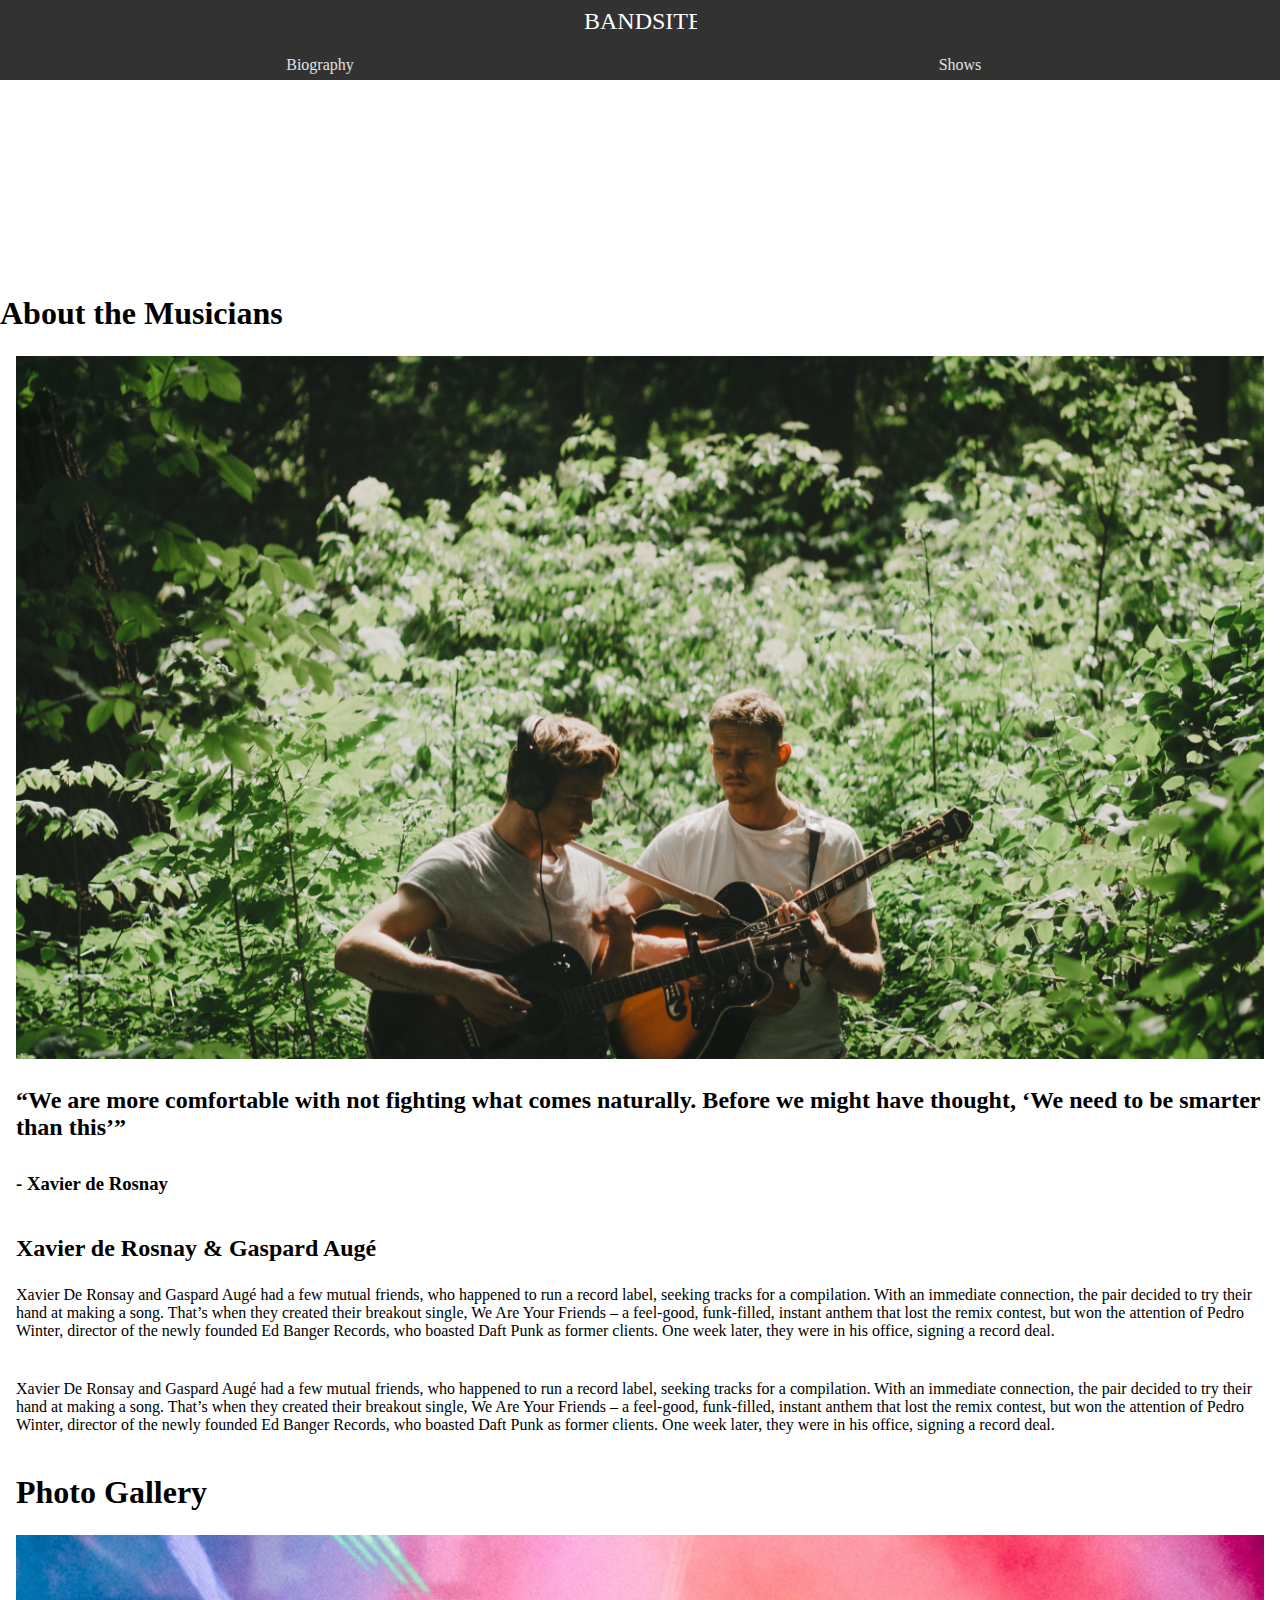
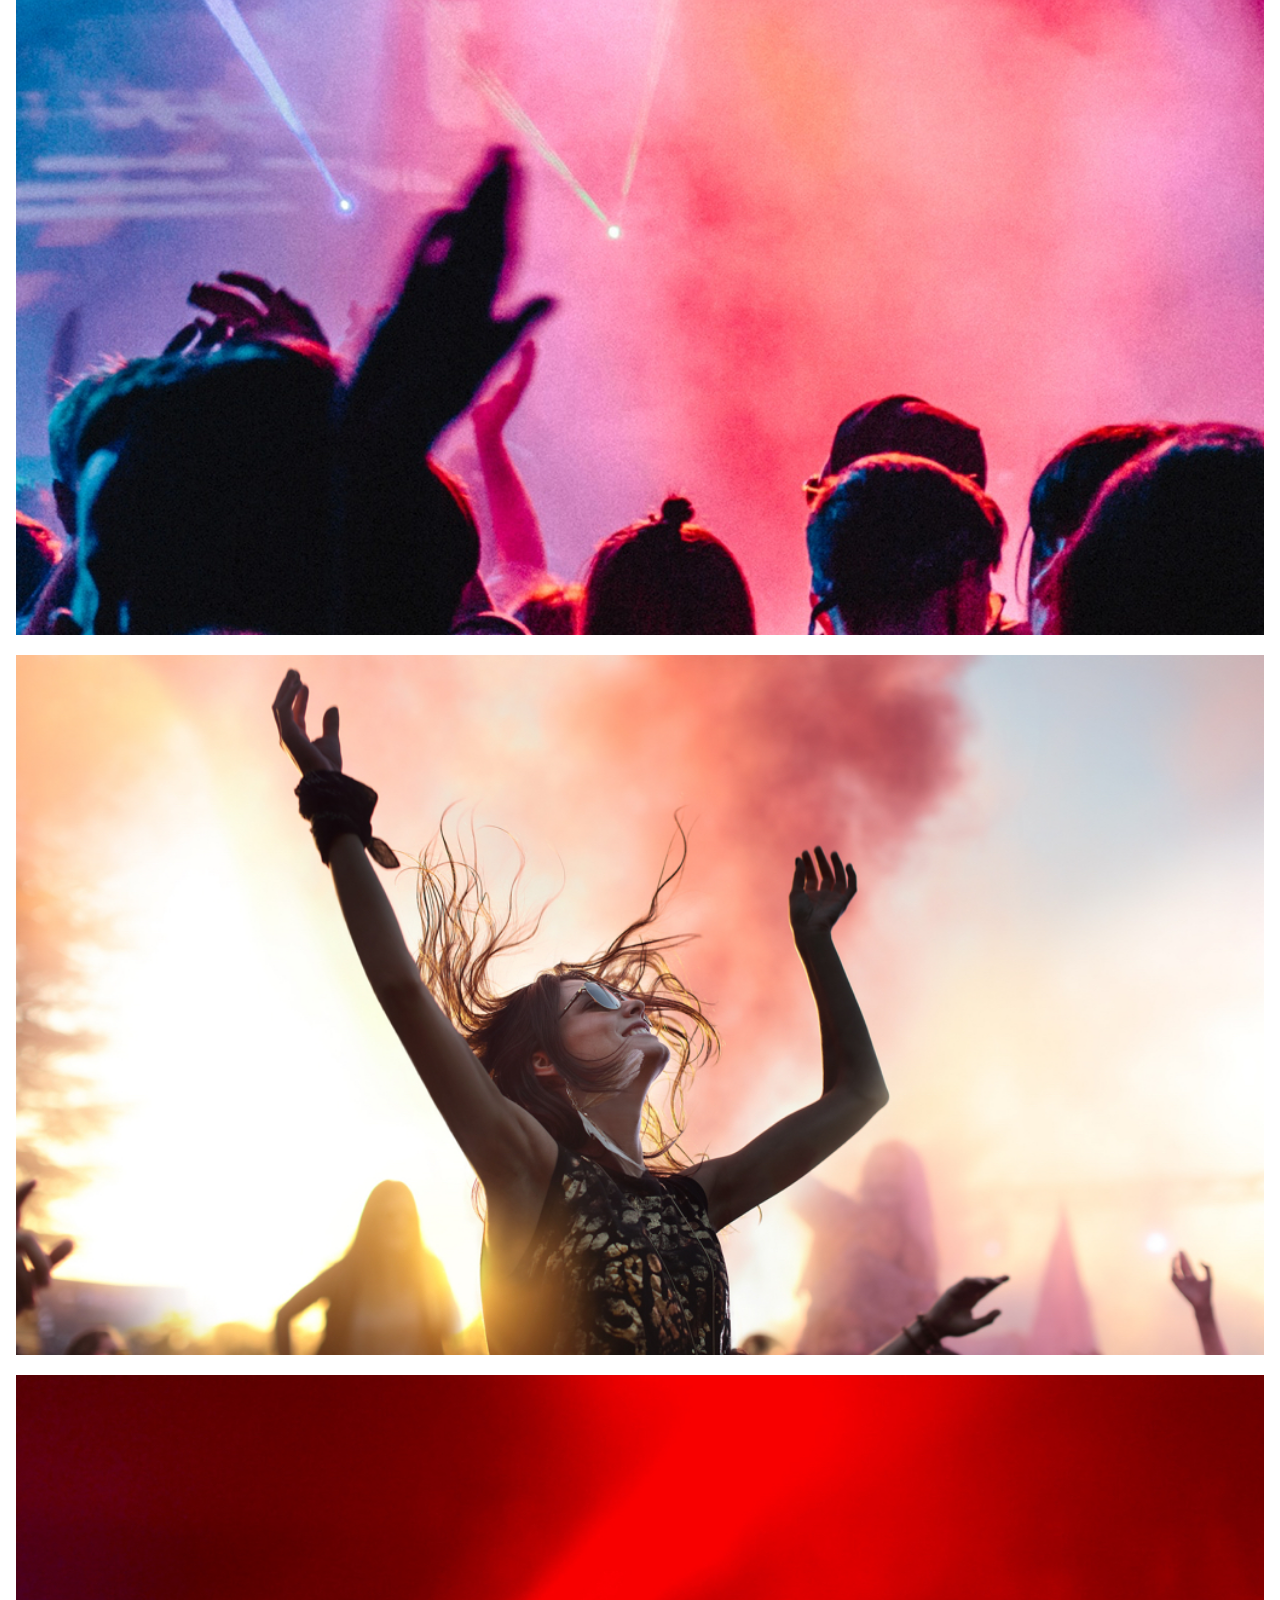
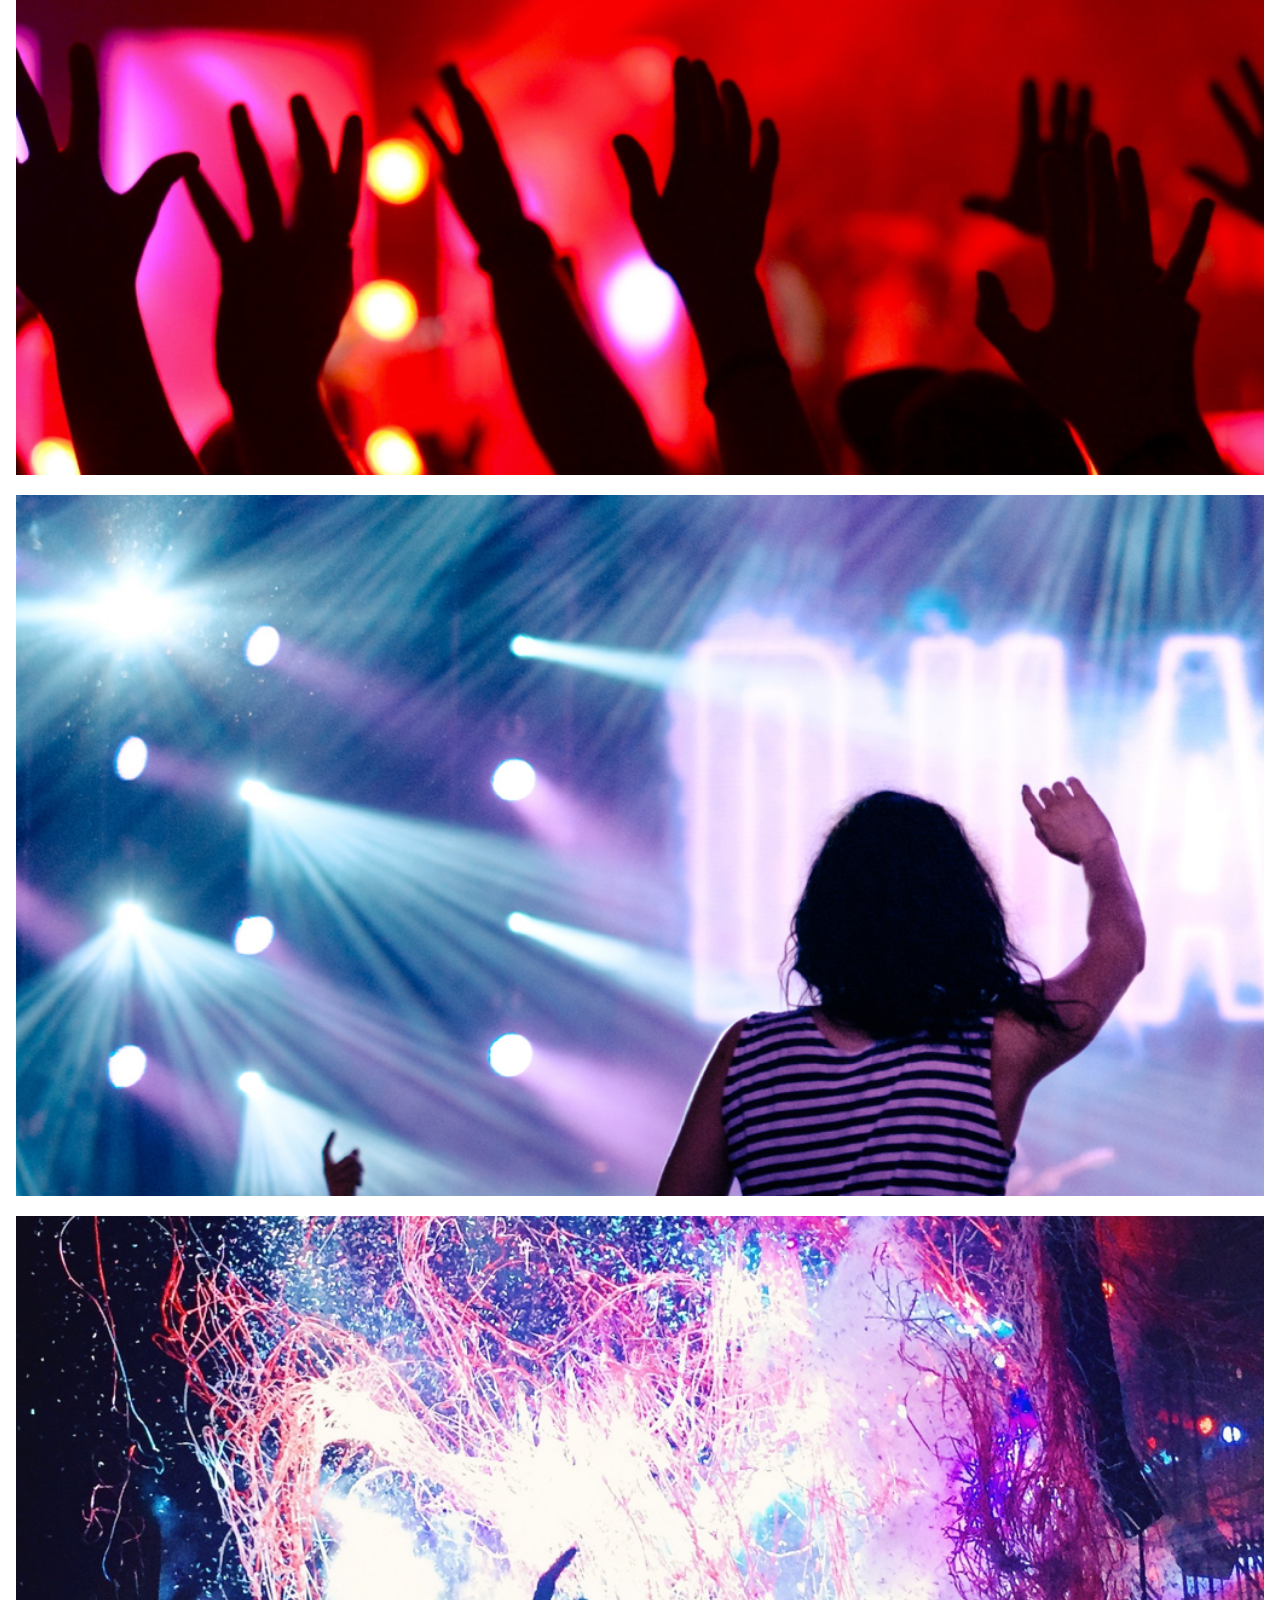
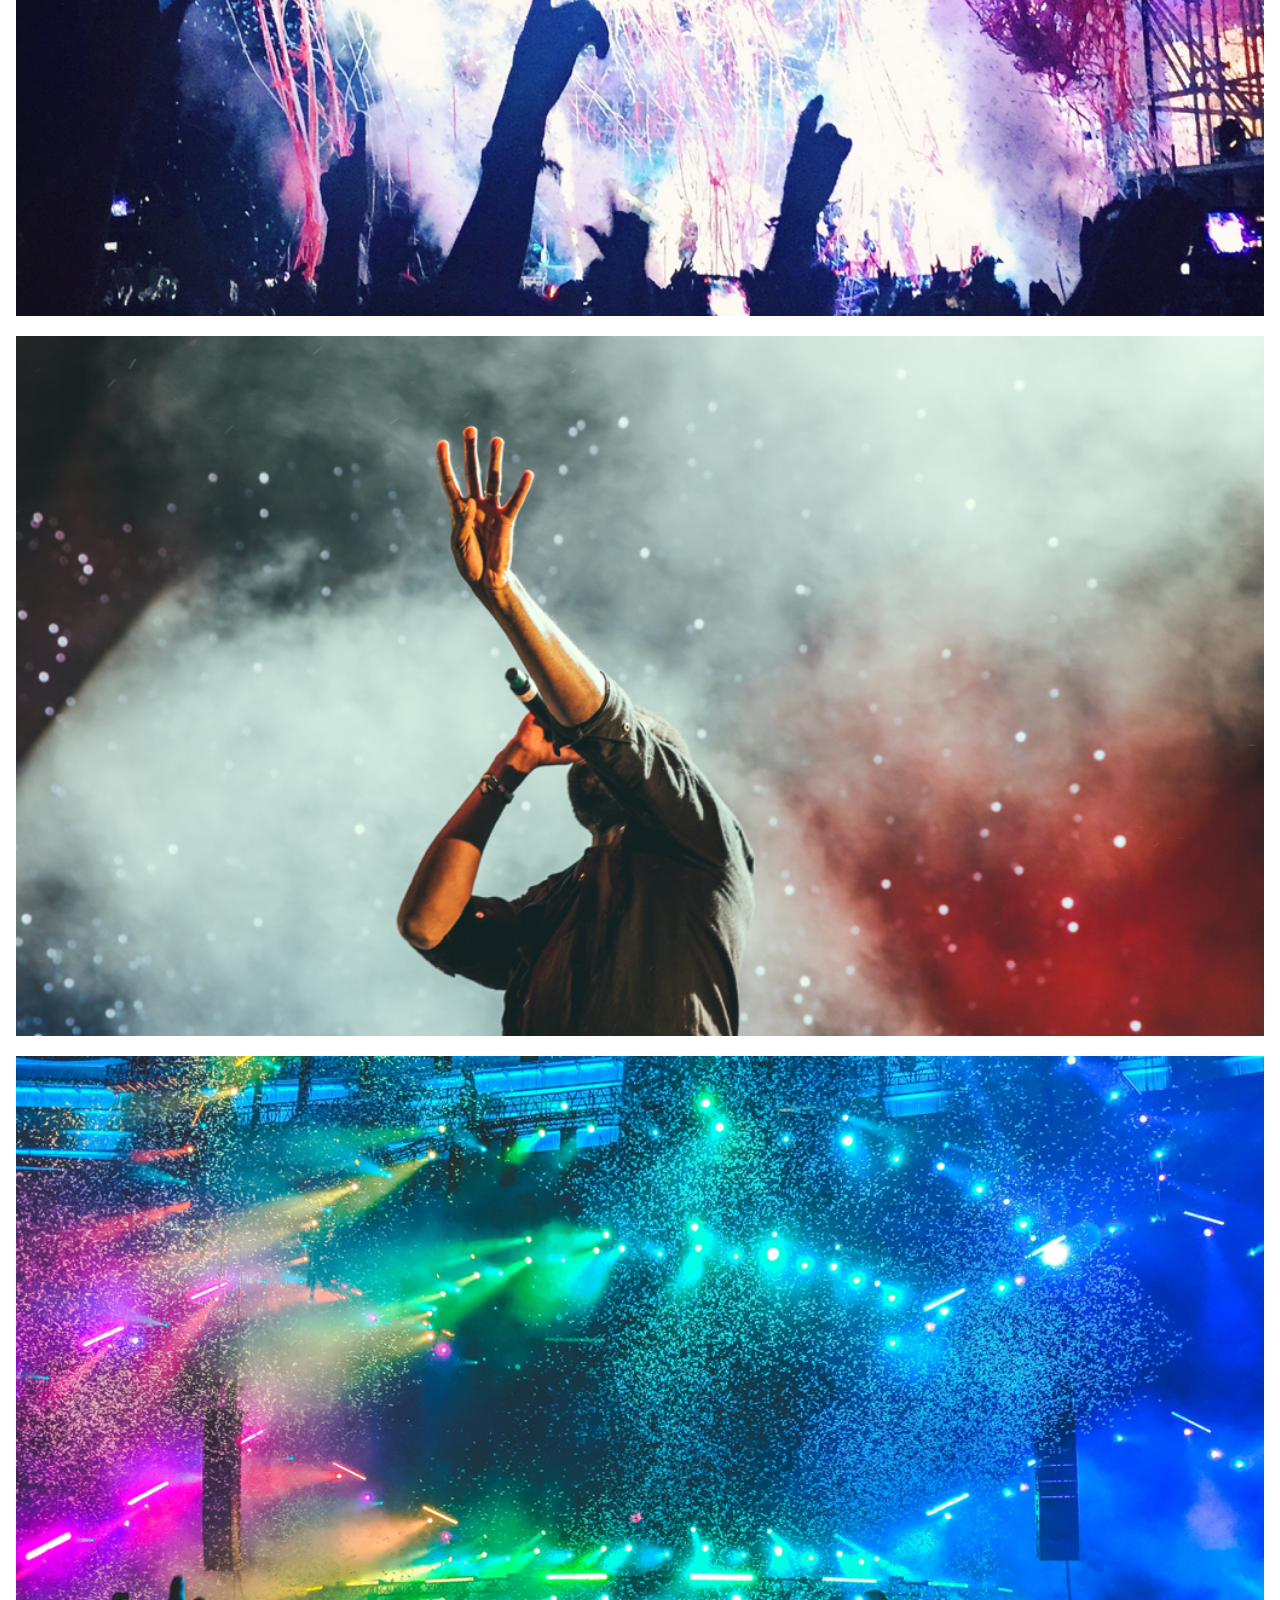
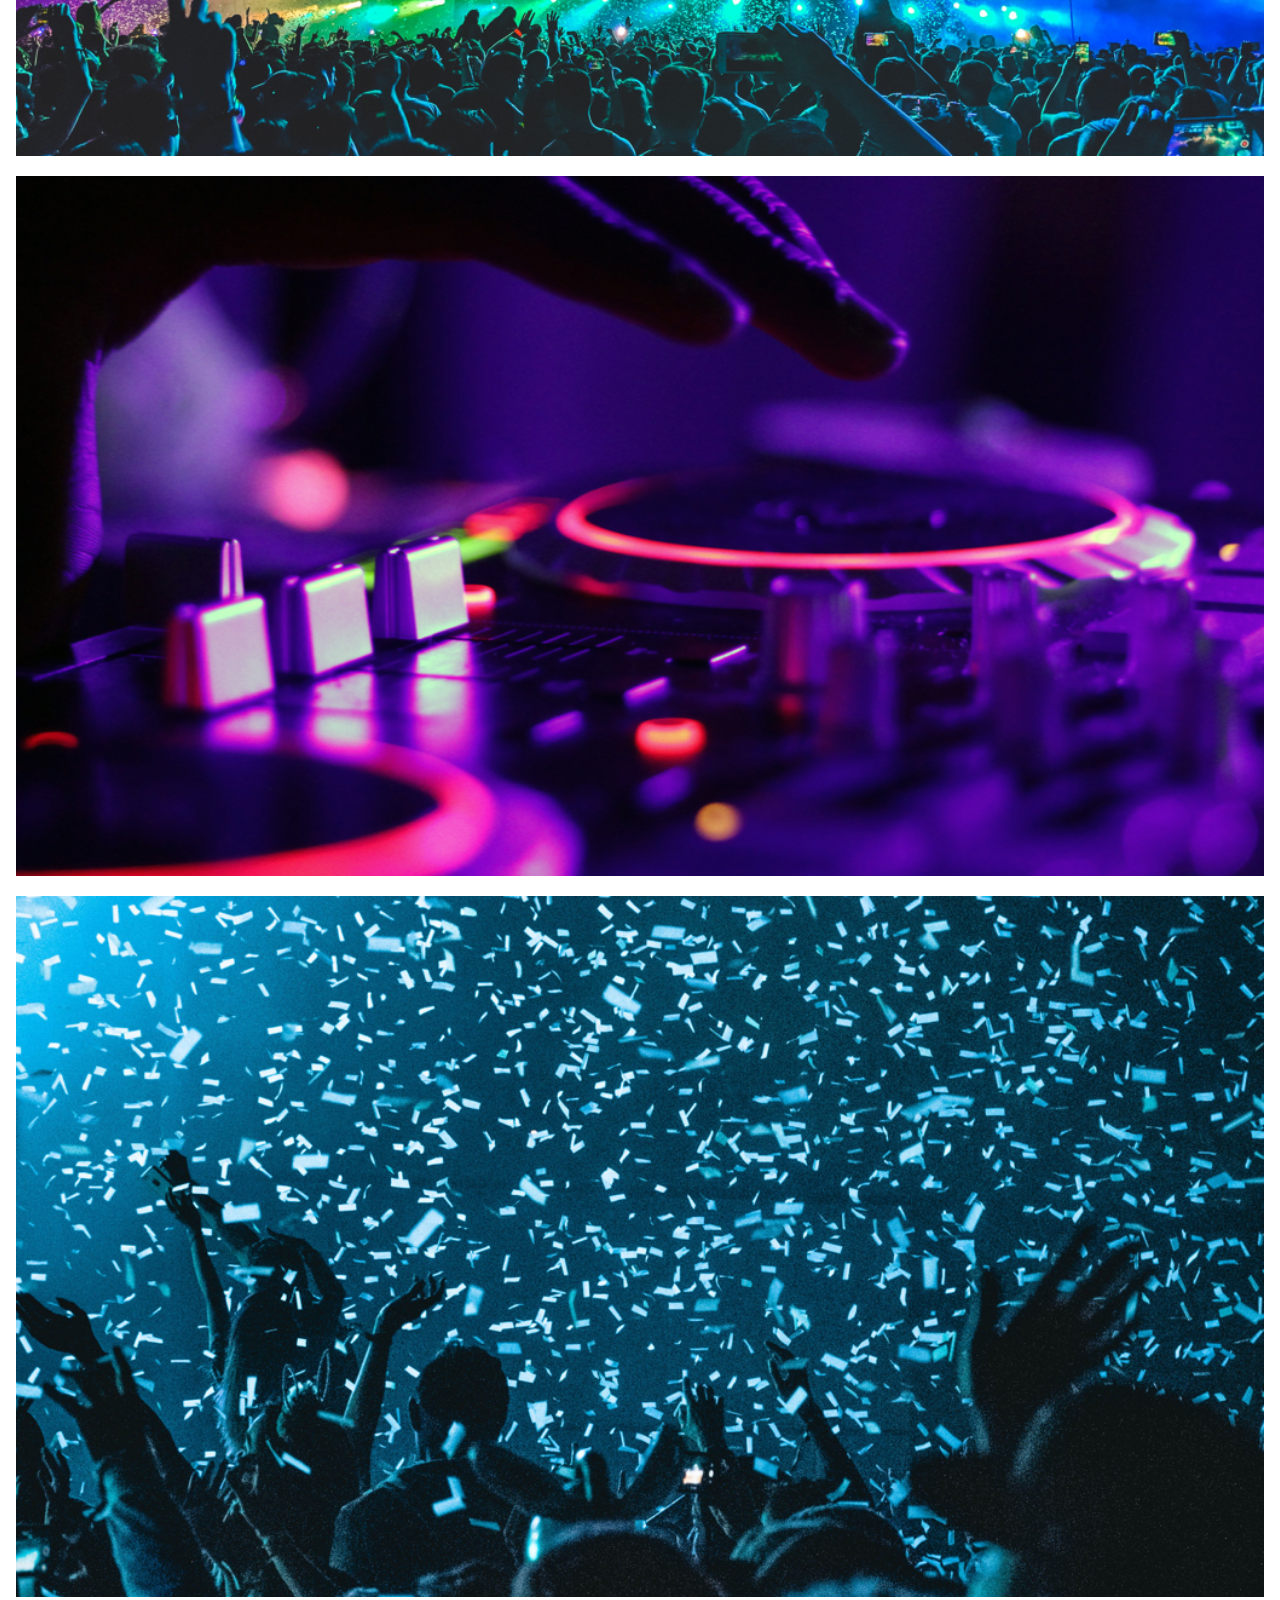
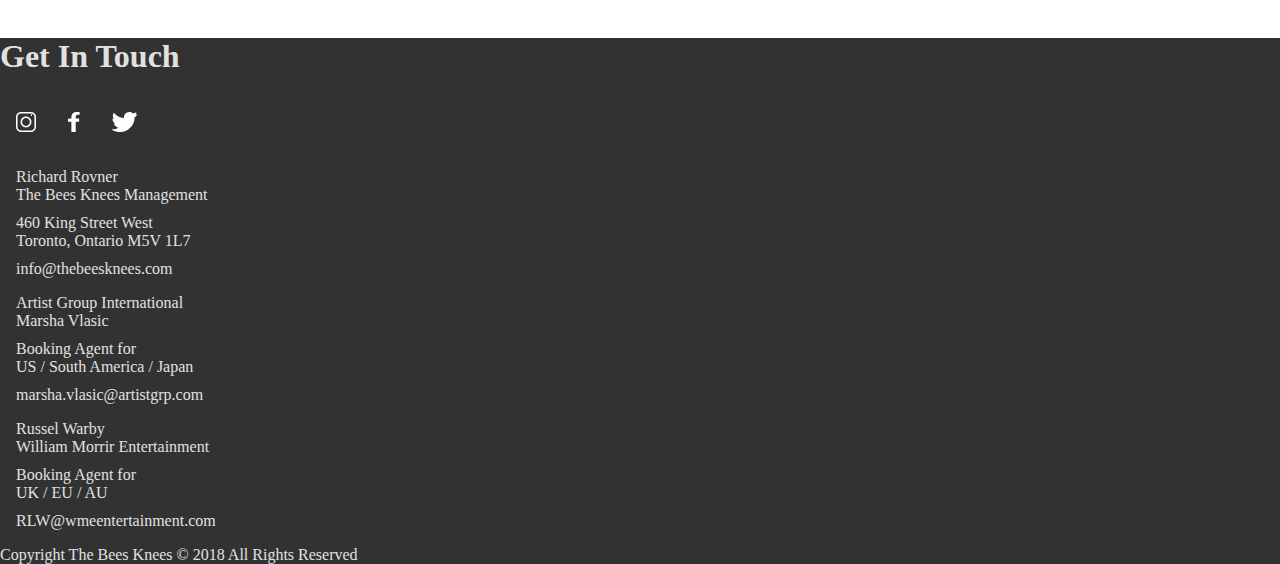
==== sprint-1/index.html @ fa0d500d "first commit" ====
<!DOCTYPE html>
<html lang="en">

<head>
    <meta charset="UTF-8">
    <meta name="viewport" content="width=device-width, initial-scale=1.0">
    <meta http-equiv="X-UA-Compatible" content="ie=edge">
    <link rel="stylesheet" href="styles/main.css">
    <title>BANDSITE</title>
</head>

<body>
    <header class="header">
        <div class="header__logo">
            <img src="./assets/Logo/Logo-bandsite.svg" alt="logo">
        </div>
        <nav class="header__nav">
            <ul class="header__nav-list">
                <li class="header__nav-item header__nav-item--active">
                    <a class="header__nav-link" href="#">Biography</a>
                </li>
                <li class="header__nav-item">
                    <a class="header__nav-link" href="#">Shows</a>
                </li>
            </ul>
        </nav>
    </header>
    <main>
        <section class="hero">
            <h1 class="hero__text">Gaspard Auge & <br> Xavier de Rosnay</h1>
        </section>

        <section class="about">
            <h1 class="about__title">About the Musicians</h1>
            <img class="about__image" src="./assets/images/about-image.jpg" alt="about-image">
            <h2 class="about__quote">“We are more comfortable with not fighting what comes naturally. Before we might
                have thought, ‘We need to be smarter
                than this’”</h2>
            <h3 class="about__quote-name">- Xavier de Rosnay</h3>
            <h2 class="about__subtitle">Xavier de Rosnay & Gaspard Augé</h2>
            <p class="about__text">
                Xavier De Ronsay and Gaspard Augé had a few mutual friends, who happened to run a record label, seeking
                tracks for a compilation. With an immediate connection, the pair decided to try their hand at making a
                song. That’s when they created their breakout single, We Are Your Friends – a feel-good, funk-filled,
                instant anthem that lost the remix contest, but won the attention of Pedro Winter, director of the newly
                founded Ed Banger Records, who boasted Daft Punk as former clients. One week later, they were in his
                office, signing a record deal.
            </p>
            <p class="about__text">
                Xavier De Ronsay and Gaspard Augé had a few mutual friends, who happened to run a record label, seeking
                tracks for a compilation. With an immediate connection, the pair decided to try their hand at making a
                song. That’s when they created their breakout single, We Are Your Friends – a feel-good, funk-filled,
                instant anthem that lost the remix contest, but won the attention of Pedro Winter, director of the newly
                founded Ed Banger Records, who boasted Daft Punk as former clients. One week later, they were in his
                office, signing a record deal.
            </p>

        </section>

        <section class="gallery">
            <h1 class="gallery__title">Photo Gallery</h1>
            <div class="gallery__photos">
                <img class="gallery__image" src="./assets/images/Photo-gallery-1.jpg" alt="gallery-image">
                <img class="gallery__image" src="./assets/images/Photo-gallery-2.jpg" alt="gallery-image">
                <img class="gallery__image" src="./assets/images/Photo-gallery-3.jpg" alt="gallery-image">
                <img class="gallery__image" src="./assets/images/Photo-gallery-4.jpg" alt="gallery-image">
                <img class="gallery__image" src="./assets/images/Photo-gallery-5.jpg" alt="gallery-image">
                <img class="gallery__image" src="./assets/images/Photo-gallery-6.jpg" alt="gallery-image">
                <img class="gallery__image" src="./assets/images/Photo-gallery-7.jpg" alt="gallery-image">
                <img class="gallery__image" src="./assets/images/Photo-gallery-8.jpg" alt="gallery-image">
                <img class="gallery__image" src="./assets/images/Photo-gallery-9.jpg" alt="gallery-image">
            </div>
        </section>
    </main>

    <footer class="footer">
        <h1 class="footer__title">Get In Touch</h1>

        <!-- Icons for social media -->
        <div class="footer__icons">
            <ul class="footer__icons-list">
                <li class="footer__icon">
                    <a class="footer__icon-link" href="#">
                        <img class="footer__icon-image" src="./assets/Icons/SVG/Icon-instagram.svg" alt="">
                    </a>
                </li>
                <li class="footer__icon">
                    <a class="footer__icon-link" href="#">
                        <img class="footer__icon-image" src="./assets/Icons/SVG/Icon-facebook.svg" alt="">

                    </a>
                </li>
                <li class="footer__icon">
                    <a class="footer__icon-link" href="#">
                        <img class="footer__icon-image" src="./assets/Icons/SVG/Icon-twitter.svg" alt="">

                    </a>
                </li>
            </ul>
        </div>
        <!-- Icons for social media -->

        <div class="footer__logo">
            <img src="./assets/Logo/Logo-bandsite.svg" alt="logo">

        </div>

        <!-- Three contacts and their information -->
        <div class="footer__contacts">
            <div class="footer__contact">
                <ul class="footer__contact-info">
                    <li class="footer__contact-info footer__contact-info--bold">Richard Rovner</li>
                    <li class="footer__contact-info footer__contact-info--bold">The Bees Knees Management</li>
                    <li class="footer__contact-info footer__contact-info--with-margin">460 King Street West</li>
                    <li class="footer__contact-info">Toronto, Ontario M5V 1L7</li>
                    <li class="footer__contact-info footer__contact-info--with-margin">info@thebeesknees.com</li>
                </ul>
            </div>

            <div class="footer__contact">
                <ul class="footer__contact-info">
                    <li class="footer__contact-info footer__contact-info--bold">Artist Group International</li>
                    <li class="footer__contact-info footer__contact-info--bold">Marsha Vlasic</li>
                    <li class="footer__contact-info footer__contact-info--with-margin">Booking Agent for</li>
                    <li class="footer__contact-info">US / South America / Japan</li>
                    <li class="footer__contact-info footer__contact-info--with-margin">marsha.vlasic@artistgrp.com</li>
                </ul>
            </div>

            <div class="footer__contact">
                <ul class="footer__contact-info">
                    <li class="footer__contact-info footer__contact-info--bold">Russel Warby</li>
                    <li class="footer__contact-info footer__contact-info--bold">William Morrir Entertainment</li>
                    <li class="footer__contact-info footer__contact-info--with-margin">Booking Agent for</li>
                    <li class="footer__contact-info">UK / EU / AU</li>
                    <li class="footer__contact-info footer__contact-info--with-margin">RLW@wmeentertainment.com</li>
                </ul>
            </div>
        </div>
        <!-- Three contacts and their information -->


        <p class="footer__copyright">Copyright The Bees Knees © 2018 All Rights Reserved</p>

    </footer>

</body>

</html>
---- sprint-1/styles/main.css ----
@font-face {
  font-family: "AvenirRegular";
  src: url(../../assets/fonts/AvenirNextProLT/Avenir-Regular.otf);
  font-style: normal;
}

@font-face {
  font-family: "AvenirDemiBold";
  src: url(../../assets/fonts/AvenirNextProLT/Avenir-Demi.otf);
  font-style: normal;
}

@font-face {
  font-family: "AvenirBold";
  src: url(../../assets/fonts/AvenirNextProLT/Avenir-Bold.otf);
  font-style: normal;
}

.header {
  background-color: #323232;
  display: -webkit-box;
  display: -ms-flexbox;
  display: flex;
  -webkit-box-orient: vertical;
  -webkit-box-direction: normal;
      -ms-flex-direction: column;
          flex-direction: column;
  -webkit-box-pack: center;
      -ms-flex-pack: center;
          justify-content: center;
  -webkit-box-align: center;
      -ms-flex-align: center;
          align-items: center;
  height: 80px;
  width: 100vw;
}

.header__logo {
  margin-top: 9px;
  margin-bottom: 16px;
  -webkit-box-flex: 65%;
      -ms-flex: 65%;
          flex: 65%;
}

.header__nav {
  width: 100%;
  -webkit-box-flex: 35%;
      -ms-flex: 35%;
          flex: 35%;
  padding: 0;
}

.header__nav-list {
  -webkit-box-sizing: border-box;
          box-sizing: border-box;
  width: 100%;
  padding: 0;
  margin: 0;
  list-style-type: none;
  display: -webkit-box;
  display: -ms-flexbox;
  display: flex;
}

.header__nav-item {
  text-align: center;
  width: 50%;
  padding-bottom: 6px;
}

.header__nav-item:hover {
  color: #FFF;
  border-bottom: 2px solid #FFF;
}

.header__nav-link {
  color: #E1E1E1;
  text-decoration: none;
}

.footer {
  background-color: #323232;
  color: #E1E1E1;
}

.footer__icons-list {
  display: -webkit-box;
  display: -ms-flexbox;
  display: flex;
  -webkit-box-pack: start;
      -ms-flex-pack: start;
          justify-content: flex-start;
  list-style-type: none;
  padding: 16px;
}

.footer__icon {
  padding-right: 32px;
}

.footer__logo {
  display: none;
}

.footer__contact-info {
  list-style-type: none;
  padding-left: 8px;
}

.footer__contact-info--bold {
  font-family: "AvenirDemiBold";
}

.footer__contact-info--with-margin {
  margin-top: 10px;
}

* {
  -webkit-box-sizing: border-box;
          box-sizing: border-box;
}

.hero {
  width: 100vw;
  height: 183px;
  background-image: url(../../assets/images/hero-image.jpg);
  background-size: contain;
  display: -webkit-box;
  display: -ms-flexbox;
  display: flex;
  -webkit-box-align: center;
      -ms-flex-align: center;
          align-items: center;
}

.hero__text {
  color: #FFF;
  font-family: "AvenirBold";
  text-align: center;
  padding-left: 5vw;
}

.about {
  width: 100vw;
  margin-top: 32px;
}

.about__title {
  margin-bottom: 24px;
  font-family: "AvenirBold";
}

.about__image {
  margin-top: 0;
  width: 100%;
  padding: 0 16px;
  margin-bottom: 24px;
}

.about__quote {
  margin-top: 0;
  width: 100%;
  padding: 0 16px;
  margin-bottom: 32px;
  font-family: "AvenirDemiBold";
}

.about__quote-name {
  margin-top: 0;
  width: 100%;
  padding: 0 16px;
  margin-bottom: 40px;
  font-family: "AvenirDemiBold";
}

.about__subtitle {
  margin-top: 0;
  width: 100%;
  padding: 0 16px;
  margin-bottom: 24px;
  font-family: "AvenirDemiBold";
}

.about__text {
  margin-top: 0;
  width: 100%;
  padding: 0 16px;
  margin-bottom: 40px;
}

.gallery {
  margin-top: 32px;
}

.gallery__title {
  margin-top: 0;
  width: 100%;
  padding: 0 16px;
  margin-bottom: 24px;
  font-family: "AvenirBold";
}

.gallery__image {
  margin-top: 0;
  width: 100%;
  padding: 0 16px;
  margin-bottom: 16px;
}

html, body {
  margin: 0;
  -webkit-box-sizing: border-box;
          box-sizing: border-box;
  font-family: "AvenirRegular";
  height: 100vh;
}

*, *:before, *:after {
  -webkit-box-sizing: inherit;
          box-sizing: inherit;
}
/*# sourceMappingURL=main.css.map */
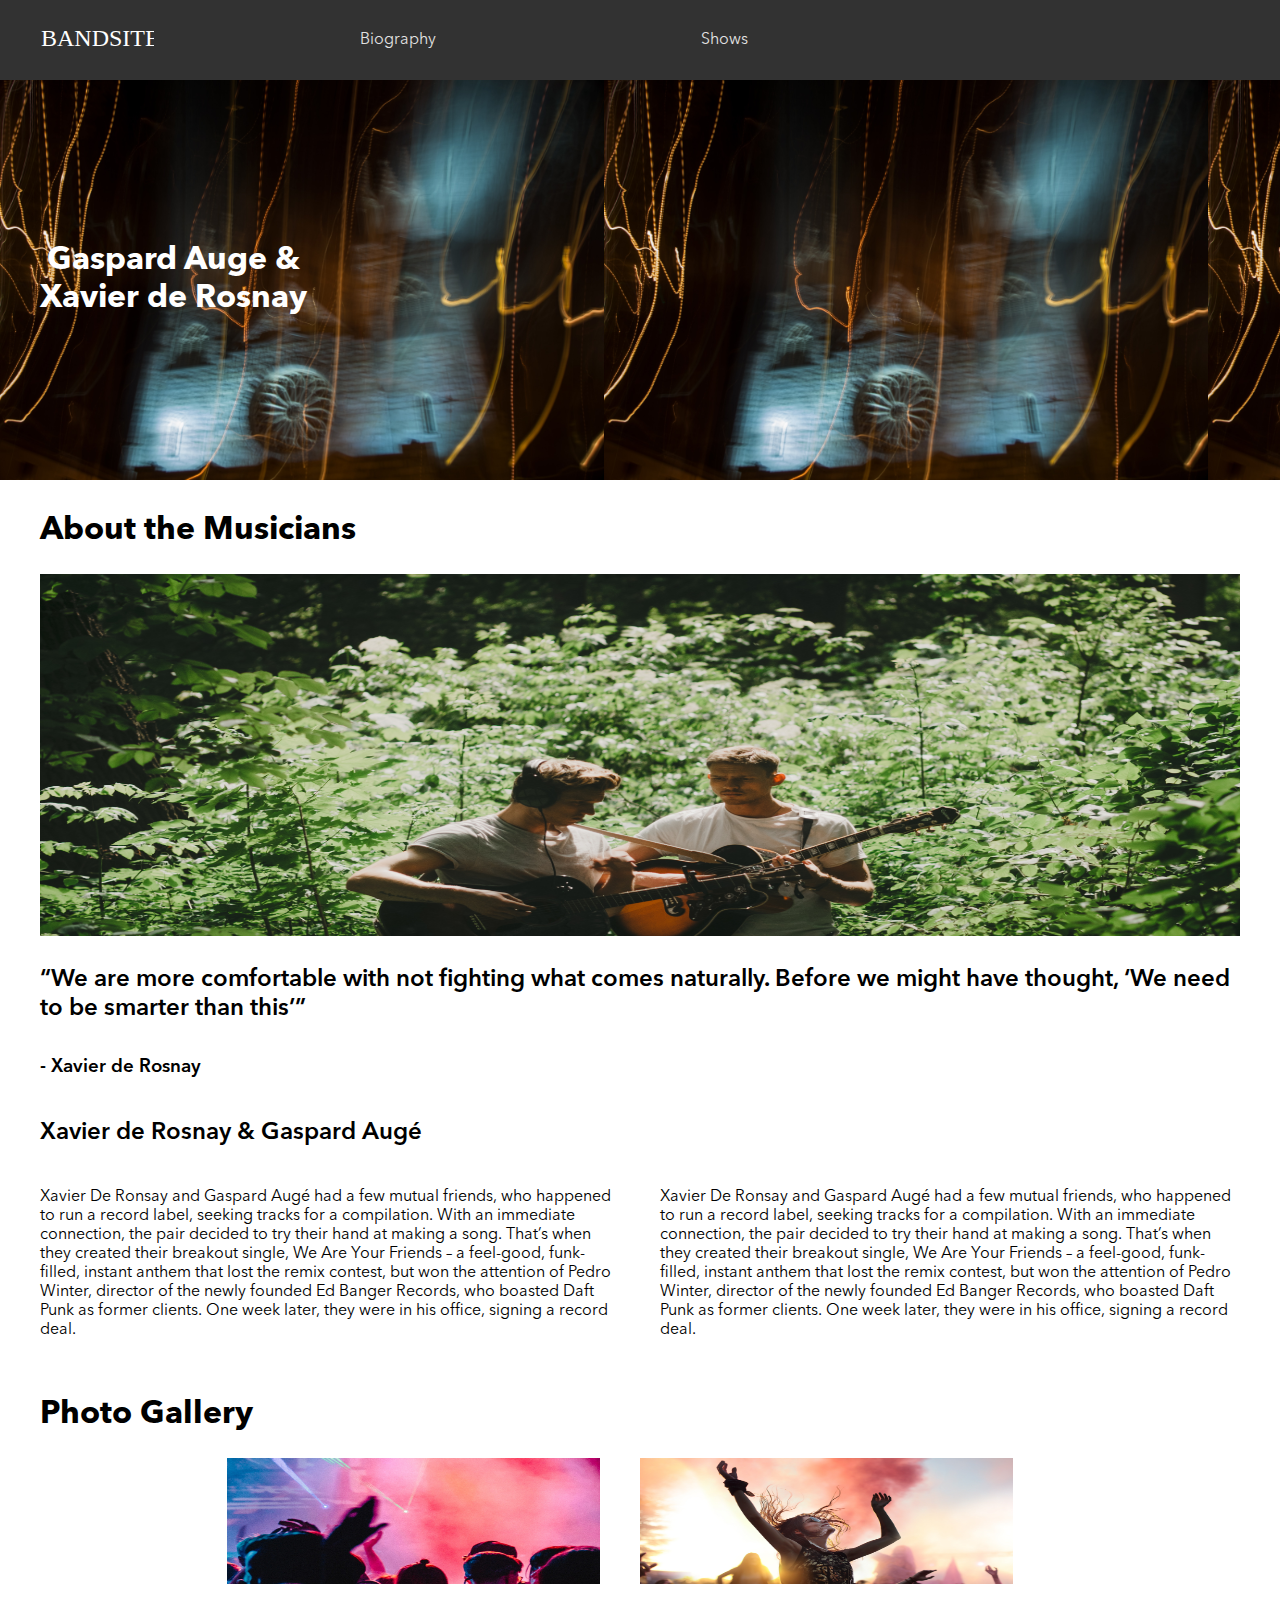
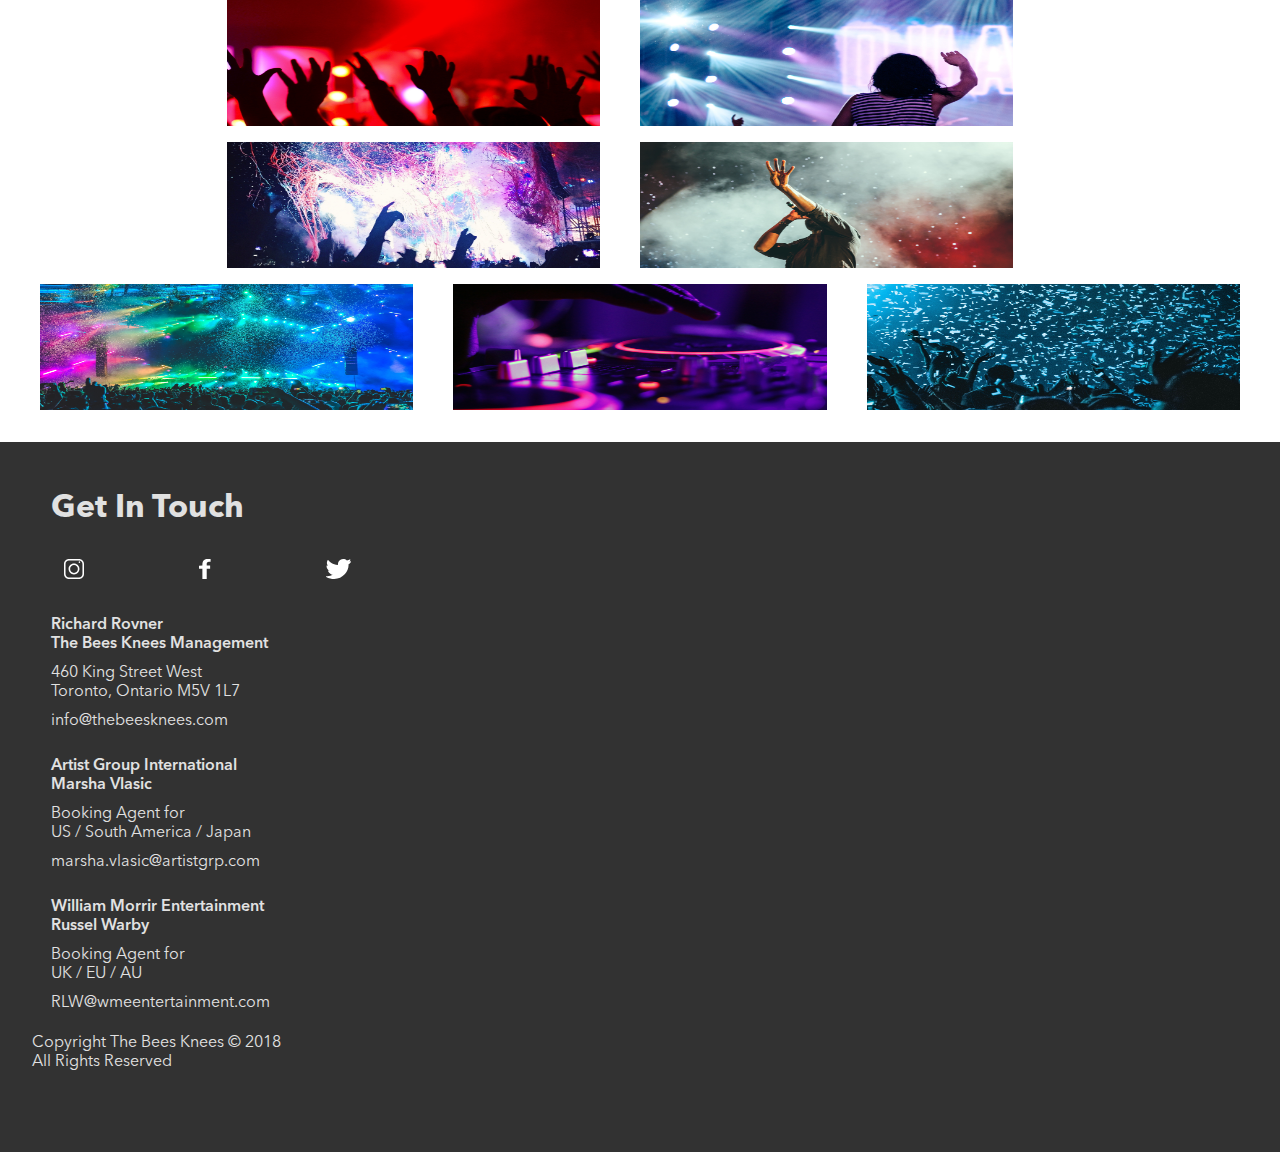
==== commit 96b60423: "mobile: done; header: done on all; content: almost done on tablet; footer:not done" ====
--- a/sprint-1/index.html
+++ b/sprint-1/index.html
@@ -11,19 +11,17 @@
 
 <body>
     <header class="header">
-        <div class="header__logo">
-            <img src="./assets/Logo/Logo-bandsite.svg" alt="logo">
-        </div>
-        <nav class="header__nav">
-            <ul class="header__nav-list">
-                <li class="header__nav-item header__nav-item--active">
-                    <a class="header__nav-link" href="#">Biography</a>
-                </li>
-                <li class="header__nav-item">
-                    <a class="header__nav-link" href="#">Shows</a>
-                </li>
-            </ul>
-        </nav>
+        <a class="header__logo-link" href="#">
+            <img class="header__logo" src="./assets/logos/logo-bandsite.svg" alt="logo">
+        </a>
+        <ul class="header__nav">
+            <li class="header__nav-item header__nav-item--active">
+                <a class="header__nav-link" href="#">Biography</a>
+            </li>
+            <li class="header__nav-item">
+                <a class="header__nav-link" href="#">Shows</a>
+            </li>
+        </ul>
     </header>
     <main>
         <section class="hero">
@@ -38,22 +36,32 @@
                 than this’”</h2>
             <h3 class="about__quote-name">- Xavier de Rosnay</h3>
             <h2 class="about__subtitle">Xavier de Rosnay & Gaspard Augé</h2>
-            <p class="about__text">
-                Xavier De Ronsay and Gaspard Augé had a few mutual friends, who happened to run a record label, seeking
-                tracks for a compilation. With an immediate connection, the pair decided to try their hand at making a
-                song. That’s when they created their breakout single, We Are Your Friends – a feel-good, funk-filled,
-                instant anthem that lost the remix contest, but won the attention of Pedro Winter, director of the newly
-                founded Ed Banger Records, who boasted Daft Punk as former clients. One week later, they were in his
-                office, signing a record deal.
-            </p>
-            <p class="about__text">
-                Xavier De Ronsay and Gaspard Augé had a few mutual friends, who happened to run a record label, seeking
-                tracks for a compilation. With an immediate connection, the pair decided to try their hand at making a
-                song. That’s when they created their breakout single, We Are Your Friends – a feel-good, funk-filled,
-                instant anthem that lost the remix contest, but won the attention of Pedro Winter, director of the newly
-                founded Ed Banger Records, who boasted Daft Punk as former clients. One week later, they were in his
-                office, signing a record deal.
-            </p>
+            <div class="about__text">
+                <p class="about__text-paragraph">
+                    Xavier De Ronsay and Gaspard Augé had a few mutual friends, who happened to run a record label,
+                    seeking
+                    tracks for a compilation. With an immediate connection, the pair decided to try their hand at making
+                    a
+                    song. That’s when they created their breakout single, We Are Your Friends – a feel-good,
+                    funk-filled,
+                    instant anthem that lost the remix contest, but won the attention of Pedro Winter, director of the
+                    newly
+                    founded Ed Banger Records, who boasted Daft Punk as former clients. One week later, they were in his
+                    office, signing a record deal.
+                </p>
+                <p class="about__text-paragraph">
+                    Xavier De Ronsay and Gaspard Augé had a few mutual friends, who happened to run a record label,
+                    seeking
+                    tracks for a compilation. With an immediate connection, the pair decided to try their hand at making
+                    a
+                    song. That’s when they created their breakout single, We Are Your Friends – a feel-good,
+                    funk-filled,
+                    instant anthem that lost the remix contest, but won the attention of Pedro Winter, director of the
+                    newly
+                    founded Ed Banger Records, who boasted Daft Punk as former clients. One week later, they were in his
+                    office, signing a record deal.
+                </p>
+            </div>
 
         </section>
 
@@ -100,47 +108,44 @@
         </div>
         <!-- Icons for social media -->
 
-        <div class="footer__logo">
-            <img src="./assets/Logo/Logo-bandsite.svg" alt="logo">
 
-        </div>
+        <img class="footer__logo" src="./assets/Logo/Logo-bandsite.svg" alt="logo">
 
         <!-- Three contacts and their information -->
         <div class="footer__contacts">
-            <div class="footer__contact">
-                <ul class="footer__contact-info">
-                    <li class="footer__contact-info footer__contact-info--bold">Richard Rovner</li>
-                    <li class="footer__contact-info footer__contact-info--bold">The Bees Knees Management</li>
-                    <li class="footer__contact-info footer__contact-info--with-margin">460 King Street West</li>
-                    <li class="footer__contact-info">Toronto, Ontario M5V 1L7</li>
-                    <li class="footer__contact-info footer__contact-info--with-margin">info@thebeesknees.com</li>
-                </ul>
-            </div>
+            <ul class="footer__contact">
+                <li class="footer__contact-info footer__contact-info--bold">Richard Rovner</li>
+                <li class="footer__contact-info footer__contact-info--bold">The Bees Knees Management</li>
+                <li class="footer__contact-info footer__contact-info--with-margin">460 King Street West
+                </li>
+                <li class="footer__contact-info">Toronto, Ontario M5V 1L7</li>
+                <li class="footer__contact-info footer__contact-info--with-margin">info@thebeesknees.com
+                </li>
+            </ul>
 
-            <div class="footer__contact">
-                <ul class="footer__contact-info">
-                    <li class="footer__contact-info footer__contact-info--bold">Artist Group International</li>
-                    <li class="footer__contact-info footer__contact-info--bold">Marsha Vlasic</li>
-                    <li class="footer__contact-info footer__contact-info--with-margin">Booking Agent for</li>
-                    <li class="footer__contact-info">US / South America / Japan</li>
-                    <li class="footer__contact-info footer__contact-info--with-margin">marsha.vlasic@artistgrp.com</li>
-                </ul>
-            </div>
+            <ul class="footer__contact">
+                <li class="footer__contact-info footer__contact-info--bold">Artist Group International
+                </li>
+                <li class="footer__contact-info footer__contact-info--bold">Marsha Vlasic</li>
+                <li class="footer__contact-info footer__contact-info--with-margin">Booking Agent for</li>
+                <li class="footer__contact-info">US / South America / Japan</li>
+                <li class="footer__contact-info footer__contact-info--with-margin">
+                    marsha.vlasic@artistgrp.com</li>
+            </ul>
 
-            <div class="footer__contact">
-                <ul class="footer__contact-info">
-                    <li class="footer__contact-info footer__contact-info--bold">Russel Warby</li>
-                    <li class="footer__contact-info footer__contact-info--bold">William Morrir Entertainment</li>
-                    <li class="footer__contact-info footer__contact-info--with-margin">Booking Agent for</li>
-                    <li class="footer__contact-info">UK / EU / AU</li>
-                    <li class="footer__contact-info footer__contact-info--with-margin">RLW@wmeentertainment.com</li>
-                </ul>
-            </div>
+            <ul class="footer__contact">
+                <li class="footer__contact-info footer__contact-info--bold">William Morrir Entertainment
+                </li>
+                <li class="footer__contact-info footer__contact-info--bold">Russel Warby</li>
+                <li class="footer__contact-info footer__contact-info--with-margin">Booking Agent for</li>
+                <li class="footer__contact-info">UK / EU / AU</li>
+                <li class="footer__contact-info footer__contact-info--with-margin">
+                    RLW@wmeentertainment.com</li>
+            </ul>
         </div>
         <!-- Three contacts and their information -->
 
-
-        <p class="footer__copyright">Copyright The Bees Knees © 2018 All Rights Reserved</p>
+        <p class="footer__copyright">Copyright The Bees Knees © 2018 <br> All Rights Reserved</p>
 
     </footer>
 
--- a/sprint-1/styles/main.css
+++ b/sprint-1/styles/main.css
@@ -1,18 +1,22 @@
+/* media query for mobile */
+/* media query for tablet */
+/* media query for landscape, medium pixel density desktops */
+/* media query for high pixel density desktops */
 @font-face {
   font-family: "AvenirRegular";
-  src: url(../../assets/fonts/AvenirNextProLT/Avenir-Regular.otf);
+  src: url(../assets/fonts/Avenir-Regular.otf);
   font-style: normal;
 }
 
 @font-face {
   font-family: "AvenirDemiBold";
-  src: url(../../assets/fonts/AvenirNextProLT/Avenir-Demi.otf);
+  src: url(../assets/fonts/Avenir-Demi.otf);
   font-style: normal;
 }
 
 @font-face {
   font-family: "AvenirBold";
-  src: url(../../assets/fonts/AvenirNextProLT/Avenir-Bold.otf);
+  src: url(../assets/fonts/Avenir-Bold.otf);
   font-style: normal;
 }
 
@@ -36,37 +40,43 @@
 }
 
 .header__logo {
-  margin-top: 9px;
+  -webkit-box-flex: 67%;
+      -ms-flex: 67%;
+          flex: 67%;
+  margin-top: 10px;
   margin-bottom: 16px;
-  -webkit-box-flex: 65%;
-      -ms-flex: 65%;
-          flex: 65%;
 }
 
 .header__nav {
-  width: 100%;
-  -webkit-box-flex: 35%;
-      -ms-flex: 35%;
-          flex: 35%;
+  -webkit-box-flex: 33%;
+      -ms-flex: 33%;
+          flex: 33%;
+  width: 100%;
   padding: 0;
-}
-
-.header__nav-list {
+  margin: 0;
   -webkit-box-sizing: border-box;
           box-sizing: border-box;
-  width: 100%;
-  padding: 0;
-  margin: 0;
   list-style-type: none;
   display: -webkit-box;
   display: -ms-flexbox;
   display: flex;
+  -webkit-box-align: center;
+      -ms-flex-align: center;
+          align-items: center;
 }
 
 .header__nav-item {
-  text-align: center;
   width: 50%;
-  padding-bottom: 6px;
+  height: 100%;
+  display: -webkit-box;
+  display: -ms-flexbox;
+  display: flex;
+  -webkit-box-pack: center;
+      -ms-flex-pack: center;
+          justify-content: center;
+  -webkit-box-align: start;
+      -ms-flex-align: start;
+          align-items: flex-start;
 }
 
 .header__nav-item:hover {
@@ -79,9 +89,78 @@
   text-decoration: none;
 }
 
+@media only screen and (min-width: 768px) {
+  .header {
+    padding: 0 3.12vw;
+    -webkit-box-orient: horizontal;
+    -webkit-box-direction: normal;
+        -ms-flex-direction: row;
+            flex-direction: row;
+    -webkit-box-pack: start;
+        -ms-flex-pack: start;
+            justify-content: flex-start;
+  }
+  .header__logo {
+    margin: 0;
+    padding: 0;
+  }
+  .header__nav {
+    margin: 0;
+    -webkit-box-pack: start;
+        -ms-flex-pack: start;
+            justify-content: flex-start;
+  }
+  .header__nav-item {
+    width: 15%;
+    height: 80px;
+    margin-left: 15%;
+    -webkit-box-align: center;
+        -ms-flex-align: center;
+            align-items: center;
+  }
+}
+
+@media only screen and (min-width: 1440px) {
+  .header {
+    padding: 0 12.5vw;
+    -webkit-box-orient: horizontal;
+    -webkit-box-direction: normal;
+        -ms-flex-direction: row;
+            flex-direction: row;
+    -webkit-box-pack: start;
+        -ms-flex-pack: start;
+            justify-content: flex-start;
+  }
+  .header__logo {
+    margin: 0;
+    padding: 0;
+  }
+  .header__nav {
+    margin: 0;
+    -webkit-box-pack: start;
+        -ms-flex-pack: start;
+            justify-content: flex-start;
+  }
+  .header__nav-item {
+    width: 5.55vw;
+    margin-left: 3.89vw;
+    -webkit-box-align: center;
+        -ms-flex-align: center;
+            align-items: center;
+  }
+}
+
 .footer {
   background-color: #323232;
   color: #E1E1E1;
+  padding-top: 48px;
+  padding-bottom: 32px;
+}
+
+.footer__title {
+  margin-top: 0;
+  padding: 0 4%;
+  font-family: "AvenirBold";
 }
 
 .footer__icons-list {
@@ -92,20 +171,24 @@
       -ms-flex-pack: start;
           justify-content: flex-start;
   list-style-type: none;
-  padding: 16px;
+  padding: 10px 5%;
 }
 
 .footer__icon {
-  padding-right: 32px;
+  padding-right: 10%;
 }
 
 .footer__logo {
   display: none;
 }
 
+.footer__contact {
+  padding: 5px 0;
+}
+
 .footer__contact-info {
   list-style-type: none;
-  padding-left: 8px;
+  padding-left: 4%;
 }
 
 .footer__contact-info--bold {
@@ -114,6 +197,11 @@
 
 .footer__contact-info--with-margin {
   margin-top: 10px;
+}
+
+.footer__copyright {
+  padding-left: 2.5%;
+  margin-bottom: 48px;
 }
 
 * {
@@ -124,7 +212,7 @@
 .hero {
   width: 100vw;
   height: 183px;
-  background-image: url(../../assets/images/hero-image.jpg);
+  background-image: url(../assets/images/hero-image.jpg);
   background-size: contain;
   display: -webkit-box;
   display: -ms-flexbox;
@@ -147,6 +235,9 @@
 }
 
 .about__title {
+  margin-top: 0;
+  width: 100%;
+  padding: 0 5vw;
   margin-bottom: 24px;
   font-family: "AvenirBold";
 }
@@ -154,14 +245,14 @@
 .about__image {
   margin-top: 0;
   width: 100%;
-  padding: 0 16px;
+  padding: 0 5vw;
   margin-bottom: 24px;
 }
 
 .about__quote {
   margin-top: 0;
   width: 100%;
-  padding: 0 16px;
+  padding: 0 5vw;
   margin-bottom: 32px;
   font-family: "AvenirDemiBold";
 }
@@ -169,7 +260,7 @@
 .about__quote-name {
   margin-top: 0;
   width: 100%;
-  padding: 0 16px;
+  padding: 0 5vw;
   margin-bottom: 40px;
   font-family: "AvenirDemiBold";
 }
@@ -177,7 +268,7 @@
 .about__subtitle {
   margin-top: 0;
   width: 100%;
-  padding: 0 16px;
+  padding: 0 5vw;
   margin-bottom: 24px;
   font-family: "AvenirDemiBold";
 }
@@ -185,18 +276,19 @@
 .about__text {
   margin-top: 0;
   width: 100%;
-  padding: 0 16px;
+  padding: 0 5vw;
   margin-bottom: 40px;
 }
 
 .gallery {
   margin-top: 32px;
+  margin-bottom: 16px;
 }
 
 .gallery__title {
   margin-top: 0;
   width: 100%;
-  padding: 0 16px;
+  padding: 0 5vw;
   margin-bottom: 24px;
   font-family: "AvenirBold";
 }
@@ -204,8 +296,80 @@
 .gallery__image {
   margin-top: 0;
   width: 100%;
-  padding: 0 16px;
+  padding: 0 5vw;
   margin-bottom: 16px;
+}
+
+@media only screen and (min-width: 768px) {
+  .hero {
+    height: 400px;
+  }
+  .hero__text {
+    padding-left: 3.12vw;
+  }
+  .about__title {
+    margin-top: 0;
+    width: 100%;
+    padding: 0 3.12vw;
+  }
+  .about__image {
+    margin-top: 0;
+    width: 100%;
+    padding: 0 3.12vw;
+    height: 362px;
+  }
+  .about__quote {
+    margin-top: 0;
+    width: 100%;
+    padding: 0 3.12vw;
+  }
+  .about__quote-name {
+    margin-top: 0;
+    width: 100%;
+    padding: 0 3.12vw;
+  }
+  .about__subtitle {
+    margin-top: 0;
+    width: 100%;
+    padding: 0 3.12vw;
+  }
+  .about__text {
+    margin-top: 0;
+    width: 100%;
+    padding: 0 3.12vw;
+    display: -webkit-box;
+    display: -ms-flexbox;
+    display: flex;
+  }
+  .about__text-paragraph:not(:last-child) {
+    margin-right: 3.12vw;
+  }
+  .gallery__title {
+    margin-top: 0;
+    width: 100%;
+    padding: 0 3.12vw;
+  }
+  .gallery__photos {
+    margin-top: 0;
+    width: 100%;
+    padding: 0 3.12vw;
+    display: -webkit-box;
+    display: -ms-flexbox;
+    display: flex;
+    -webkit-box-pack: center;
+        -ms-flex-pack: center;
+            justify-content: center;
+    -ms-flex-wrap: wrap;
+        flex-wrap: wrap;
+  }
+  .gallery__image {
+    padding: 0;
+    width: 29.17vw;
+    height: 126px;
+  }
+  .gallery__image:not(:last-child) {
+    margin-right: 3.12vw;
+  }
 }
 
 html, body {
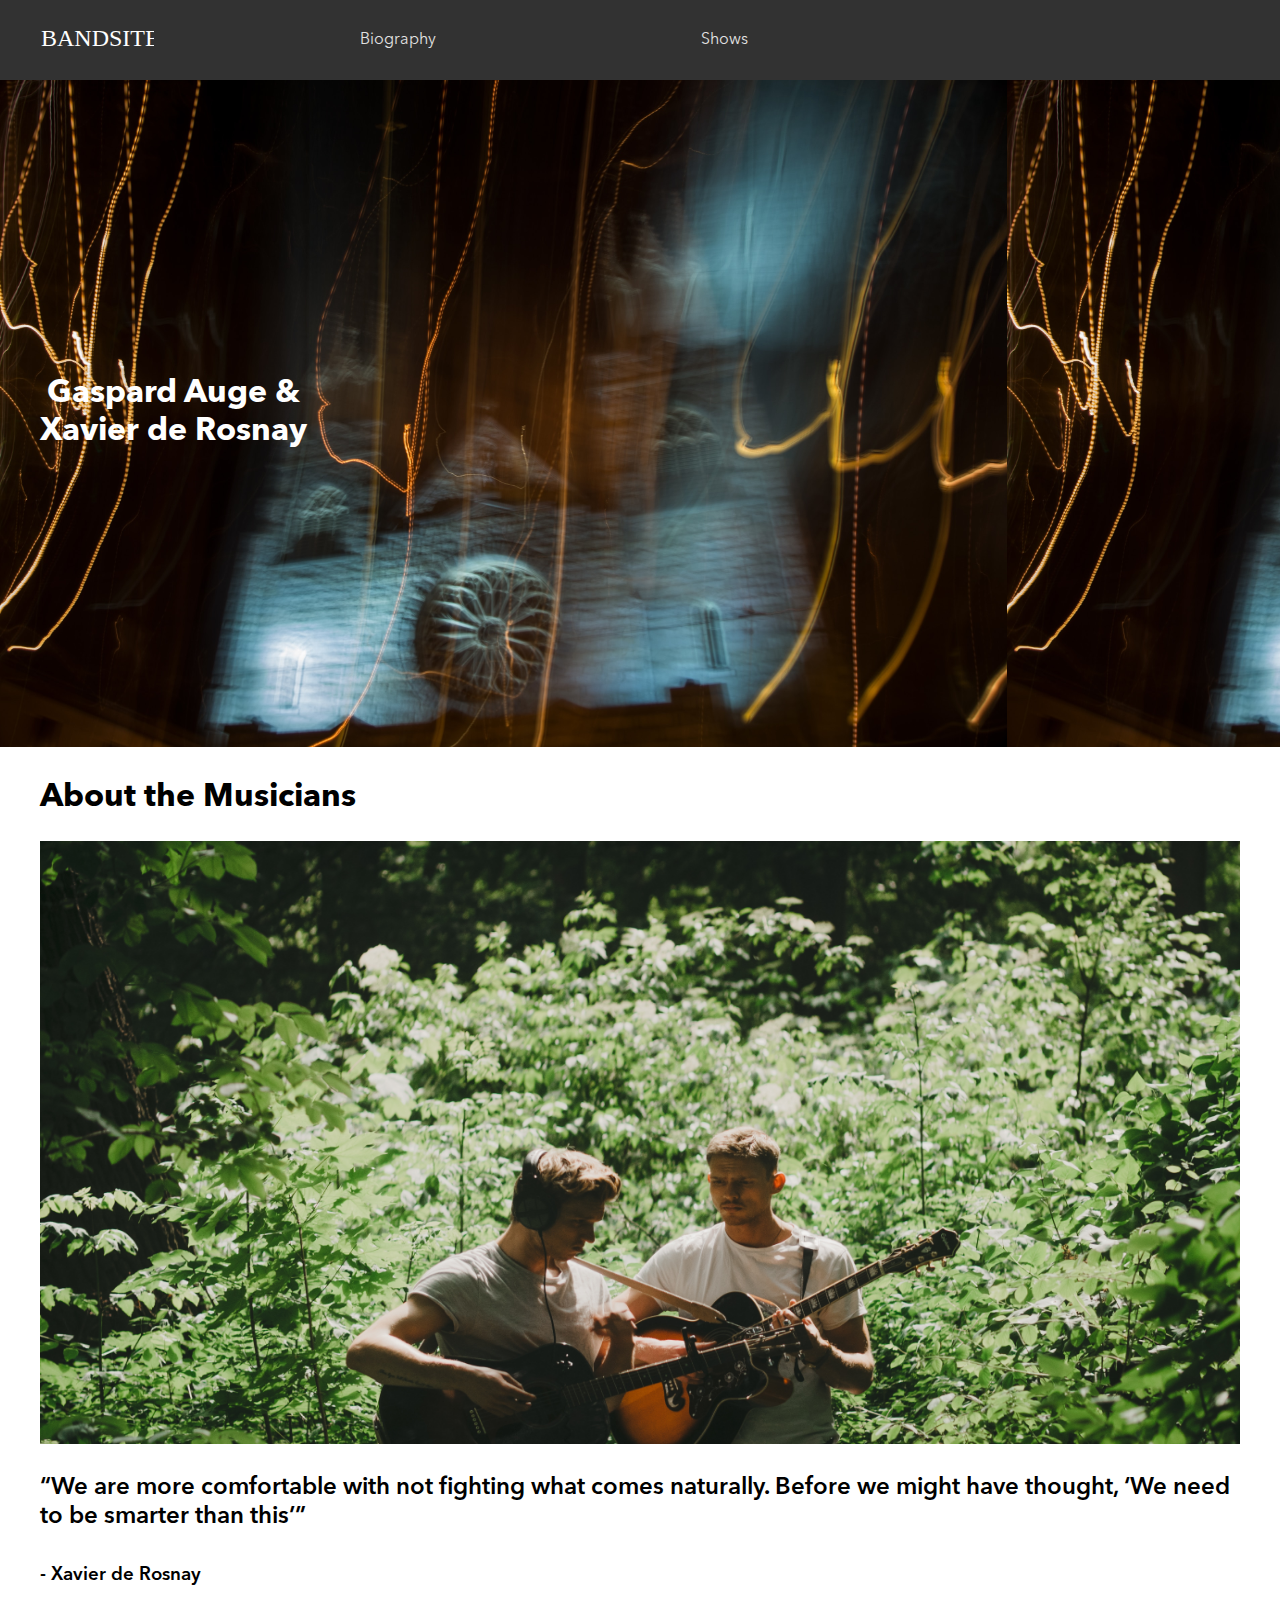
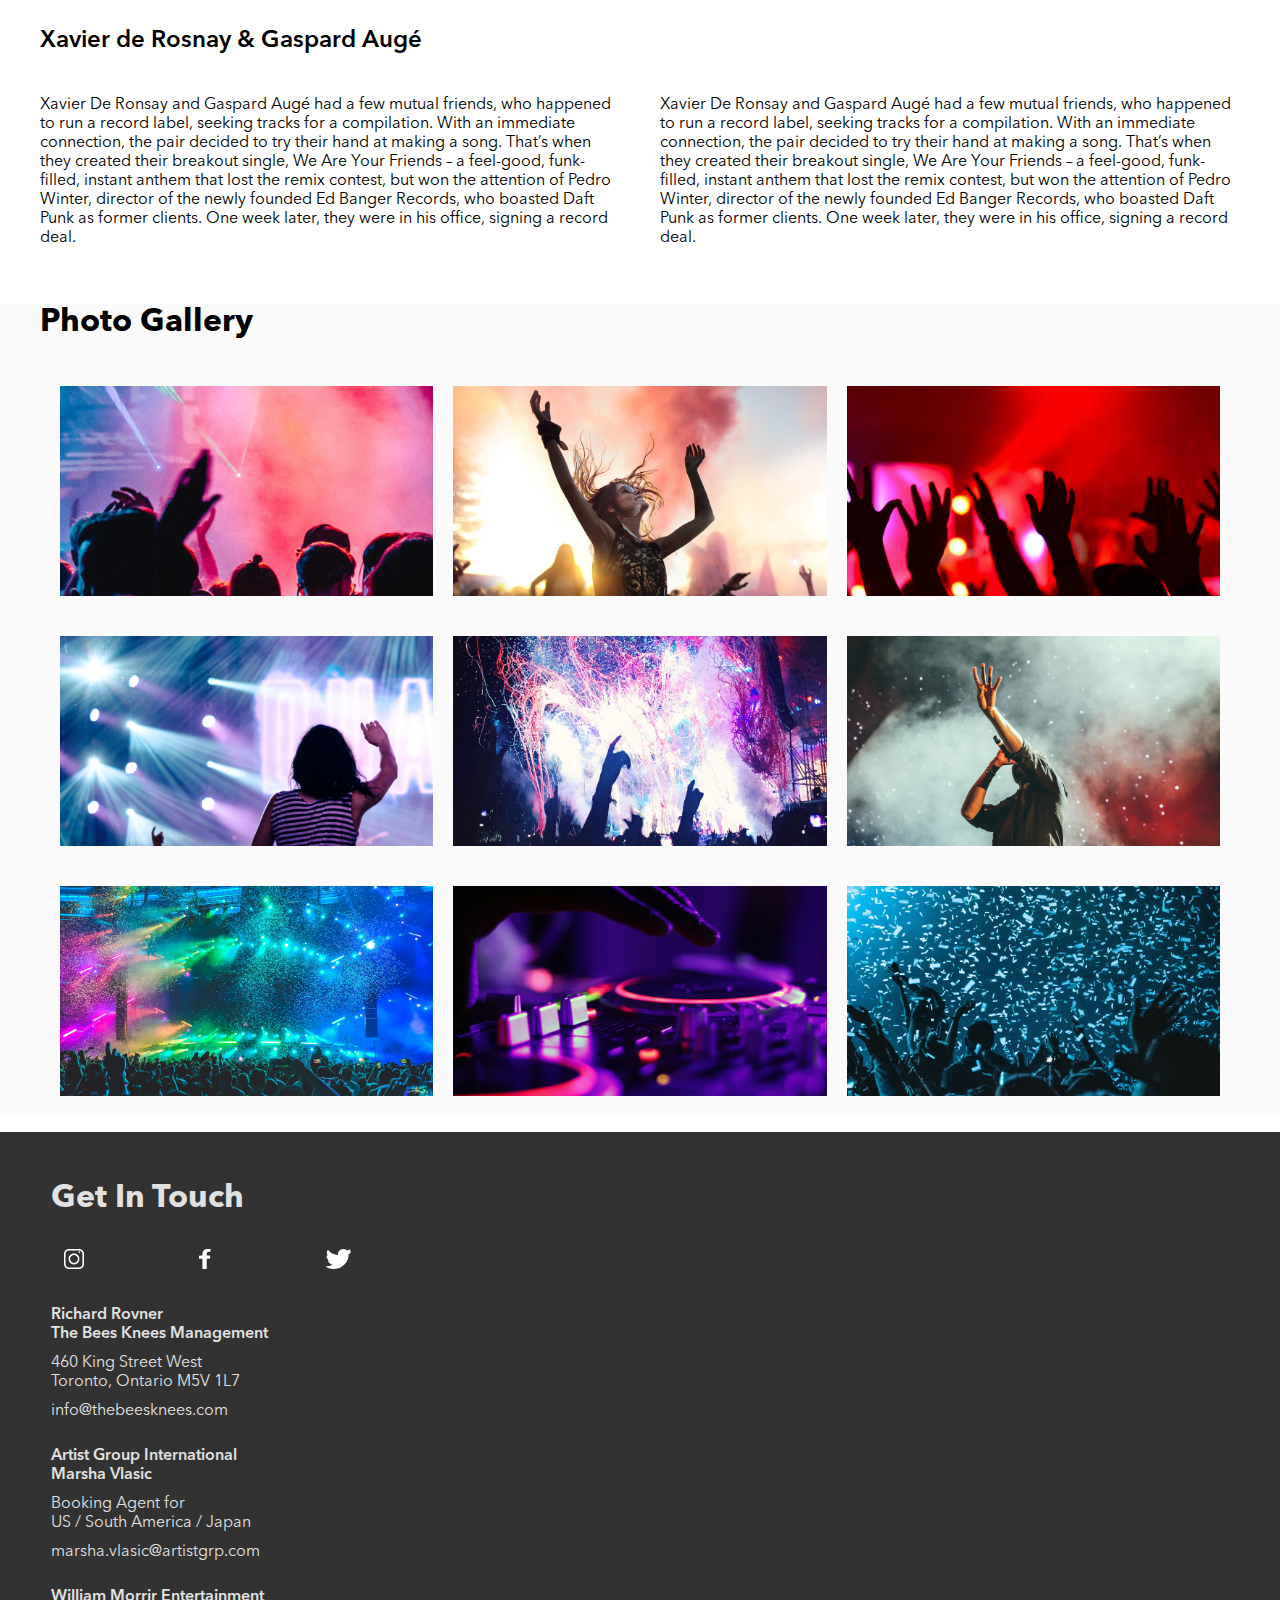
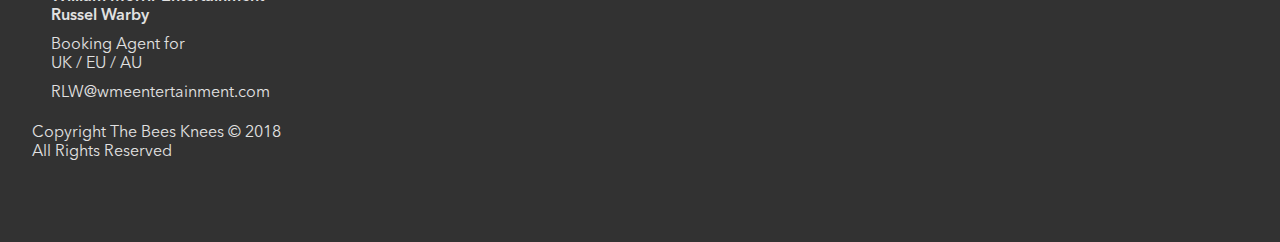
==== commit 67a4bb31: "mobile: done, header: done, contents: done" ====
--- a/sprint-1/index.html
+++ b/sprint-1/index.html
@@ -1,154 +1,229 @@
 <!DOCTYPE html>
 <html lang="en">
-
-<head>
-    <meta charset="UTF-8">
-    <meta name="viewport" content="width=device-width, initial-scale=1.0">
-    <meta http-equiv="X-UA-Compatible" content="ie=edge">
-    <link rel="stylesheet" href="styles/main.css">
+  <head>
+    <meta charset="UTF-8" />
+    <meta name="viewport" content="width=device-width, initial-scale=1.0" />
+    <meta http-equiv="X-UA-Compatible" content="ie=edge" />
+    <link rel="stylesheet" href="styles/main.css" />
     <title>BANDSITE</title>
-</head>
-
-<body>
+  </head>
+
+  <body>
     <header class="header">
-        <a class="header__logo-link" href="#">
-            <img class="header__logo" src="./assets/logos/logo-bandsite.svg" alt="logo">
-        </a>
-        <ul class="header__nav">
-            <li class="header__nav-item header__nav-item--active">
-                <a class="header__nav-link" href="#">Biography</a>
-            </li>
-            <li class="header__nav-item">
-                <a class="header__nav-link" href="#">Shows</a>
-            </li>
-        </ul>
+      <a class="header__logo-link" href="#">
+        <img
+          class="header__logo"
+          src="./assets/logos/logo-bandsite.svg"
+          alt="logo"
+        />
+      </a>
+      <ul class="header__nav">
+        <li class="header__nav-item header__nav-item--active">
+          <a class="header__nav-link" href="#">Biography</a>
+        </li>
+        <li class="header__nav-item">
+          <a class="header__nav-link" href="#">Shows</a>
+        </li>
+      </ul>
     </header>
     <main>
-        <section class="hero">
-            <h1 class="hero__text">Gaspard Auge & <br> Xavier de Rosnay</h1>
-        </section>
-
-        <section class="about">
-            <h1 class="about__title">About the Musicians</h1>
-            <img class="about__image" src="./assets/images/about-image.jpg" alt="about-image">
-            <h2 class="about__quote">“We are more comfortable with not fighting what comes naturally. Before we might
-                have thought, ‘We need to be smarter
-                than this’”</h2>
-            <h3 class="about__quote-name">- Xavier de Rosnay</h3>
-            <h2 class="about__subtitle">Xavier de Rosnay & Gaspard Augé</h2>
-            <div class="about__text">
-                <p class="about__text-paragraph">
-                    Xavier De Ronsay and Gaspard Augé had a few mutual friends, who happened to run a record label,
-                    seeking
-                    tracks for a compilation. With an immediate connection, the pair decided to try their hand at making
-                    a
-                    song. That’s when they created their breakout single, We Are Your Friends – a feel-good,
-                    funk-filled,
-                    instant anthem that lost the remix contest, but won the attention of Pedro Winter, director of the
-                    newly
-                    founded Ed Banger Records, who boasted Daft Punk as former clients. One week later, they were in his
-                    office, signing a record deal.
-                </p>
-                <p class="about__text-paragraph">
-                    Xavier De Ronsay and Gaspard Augé had a few mutual friends, who happened to run a record label,
-                    seeking
-                    tracks for a compilation. With an immediate connection, the pair decided to try their hand at making
-                    a
-                    song. That’s when they created their breakout single, We Are Your Friends – a feel-good,
-                    funk-filled,
-                    instant anthem that lost the remix contest, but won the attention of Pedro Winter, director of the
-                    newly
-                    founded Ed Banger Records, who boasted Daft Punk as former clients. One week later, they were in his
-                    office, signing a record deal.
-                </p>
-            </div>
-
-        </section>
-
-        <section class="gallery">
-            <h1 class="gallery__title">Photo Gallery</h1>
-            <div class="gallery__photos">
-                <img class="gallery__image" src="./assets/images/Photo-gallery-1.jpg" alt="gallery-image">
-                <img class="gallery__image" src="./assets/images/Photo-gallery-2.jpg" alt="gallery-image">
-                <img class="gallery__image" src="./assets/images/Photo-gallery-3.jpg" alt="gallery-image">
-                <img class="gallery__image" src="./assets/images/Photo-gallery-4.jpg" alt="gallery-image">
-                <img class="gallery__image" src="./assets/images/Photo-gallery-5.jpg" alt="gallery-image">
-                <img class="gallery__image" src="./assets/images/Photo-gallery-6.jpg" alt="gallery-image">
-                <img class="gallery__image" src="./assets/images/Photo-gallery-7.jpg" alt="gallery-image">
-                <img class="gallery__image" src="./assets/images/Photo-gallery-8.jpg" alt="gallery-image">
-                <img class="gallery__image" src="./assets/images/Photo-gallery-9.jpg" alt="gallery-image">
-            </div>
-        </section>
+      <section class="hero">
+        <h1 class="hero__text">
+          Gaspard Auge & <br />
+          Xavier de Rosnay
+        </h1>
+      </section>
+
+      <section class="about">
+        <h1 class="about__title">About the Musicians</h1>
+        <img
+          class="about__image"
+          src="./assets/images/about-image.jpg"
+          alt="about-image"
+        />
+        <h2 class="about__quote">
+          “We are more comfortable with not fighting what comes naturally.
+          Before we might have thought, ‘We need to be smarter than this’”
+        </h2>
+        <h3 class="about__quote-name">- Xavier de Rosnay</h3>
+        <h2 class="about__subtitle">Xavier de Rosnay & Gaspard Augé</h2>
+        <div class="about__text">
+          <p class="about__text-paragraph">
+            Xavier De Ronsay and Gaspard Augé had a few mutual friends, who
+            happened to run a record label, seeking tracks for a compilation.
+            With an immediate connection, the pair decided to try their hand at
+            making a song. That’s when they created their breakout single, We
+            Are Your Friends – a feel-good, funk-filled, instant anthem that
+            lost the remix contest, but won the attention of Pedro Winter,
+            director of the newly founded Ed Banger Records, who boasted Daft
+            Punk as former clients. One week later, they were in his office,
+            signing a record deal.
+          </p>
+          <p class="about__text-paragraph">
+            Xavier De Ronsay and Gaspard Augé had a few mutual friends, who
+            happened to run a record label, seeking tracks for a compilation.
+            With an immediate connection, the pair decided to try their hand at
+            making a song. That’s when they created their breakout single, We
+            Are Your Friends – a feel-good, funk-filled, instant anthem that
+            lost the remix contest, but won the attention of Pedro Winter,
+            director of the newly founded Ed Banger Records, who boasted Daft
+            Punk as former clients. One week later, they were in his office,
+            signing a record deal.
+          </p>
+        </div>
+      </section>
+
+      <section class="gallery">
+        <h1 class="gallery__title">Photo Gallery</h1>
+        <div class="gallery__photos">
+          <img
+            class="gallery__image"
+            src="./assets/images/Photo-gallery-1.jpg"
+            alt="gallery-image"
+          />
+          <img
+            class="gallery__image"
+            src="./assets/images/Photo-gallery-2.jpg"
+            alt="gallery-image"
+          />
+          <img
+            class="gallery__image"
+            src="./assets/images/Photo-gallery-3.jpg"
+            alt="gallery-image"
+          />
+          <img
+            class="gallery__image"
+            src="./assets/images/Photo-gallery-4.jpg"
+            alt="gallery-image"
+          />
+          <img
+            class="gallery__image"
+            src="./assets/images/Photo-gallery-5.jpg"
+            alt="gallery-image"
+          />
+          <img
+            class="gallery__image"
+            src="./assets/images/Photo-gallery-6.jpg"
+            alt="gallery-image"
+          />
+          <img
+            class="gallery__image"
+            src="./assets/images/Photo-gallery-7.jpg"
+            alt="gallery-image"
+          />
+          <img
+            class="gallery__image"
+            src="./assets/images/Photo-gallery-8.jpg"
+            alt="gallery-image"
+          />
+          <img
+            class="gallery__image"
+            src="./assets/images/Photo-gallery-9.jpg"
+            alt="gallery-image"
+          />
+        </div>
+      </section>
     </main>
 
     <footer class="footer">
-        <h1 class="footer__title">Get In Touch</h1>
-
-        <!-- Icons for social media -->
-        <div class="footer__icons">
-            <ul class="footer__icons-list">
-                <li class="footer__icon">
-                    <a class="footer__icon-link" href="#">
-                        <img class="footer__icon-image" src="./assets/Icons/SVG/Icon-instagram.svg" alt="">
-                    </a>
-                </li>
-                <li class="footer__icon">
-                    <a class="footer__icon-link" href="#">
-                        <img class="footer__icon-image" src="./assets/Icons/SVG/Icon-facebook.svg" alt="">
-
-                    </a>
-                </li>
-                <li class="footer__icon">
-                    <a class="footer__icon-link" href="#">
-                        <img class="footer__icon-image" src="./assets/Icons/SVG/Icon-twitter.svg" alt="">
-
-                    </a>
-                </li>
-            </ul>
-        </div>
-        <!-- Icons for social media -->
-
-
-        <img class="footer__logo" src="./assets/Logo/Logo-bandsite.svg" alt="logo">
-
-        <!-- Three contacts and their information -->
-        <div class="footer__contacts">
-            <ul class="footer__contact">
-                <li class="footer__contact-info footer__contact-info--bold">Richard Rovner</li>
-                <li class="footer__contact-info footer__contact-info--bold">The Bees Knees Management</li>
-                <li class="footer__contact-info footer__contact-info--with-margin">460 King Street West
-                </li>
-                <li class="footer__contact-info">Toronto, Ontario M5V 1L7</li>
-                <li class="footer__contact-info footer__contact-info--with-margin">info@thebeesknees.com
-                </li>
-            </ul>
-
-            <ul class="footer__contact">
-                <li class="footer__contact-info footer__contact-info--bold">Artist Group International
-                </li>
-                <li class="footer__contact-info footer__contact-info--bold">Marsha Vlasic</li>
-                <li class="footer__contact-info footer__contact-info--with-margin">Booking Agent for</li>
-                <li class="footer__contact-info">US / South America / Japan</li>
-                <li class="footer__contact-info footer__contact-info--with-margin">
-                    marsha.vlasic@artistgrp.com</li>
-            </ul>
-
-            <ul class="footer__contact">
-                <li class="footer__contact-info footer__contact-info--bold">William Morrir Entertainment
-                </li>
-                <li class="footer__contact-info footer__contact-info--bold">Russel Warby</li>
-                <li class="footer__contact-info footer__contact-info--with-margin">Booking Agent for</li>
-                <li class="footer__contact-info">UK / EU / AU</li>
-                <li class="footer__contact-info footer__contact-info--with-margin">
-                    RLW@wmeentertainment.com</li>
-            </ul>
-        </div>
-        <!-- Three contacts and their information -->
-
-        <p class="footer__copyright">Copyright The Bees Knees © 2018 <br> All Rights Reserved</p>
-
+      <h1 class="footer__title">Get In Touch</h1>
+
+      <!-- Icons for social media -->
+      <div class="footer__icons">
+        <ul class="footer__icons-list">
+          <li class="footer__icon">
+            <a class="footer__icon-link" href="#">
+              <img
+                class="footer__icon-image"
+                src="./assets/Icons/SVG/Icon-instagram.svg"
+                alt=""
+              />
+            </a>
+          </li>
+          <li class="footer__icon">
+            <a class="footer__icon-link" href="#">
+              <img
+                class="footer__icon-image"
+                src="./assets/Icons/SVG/Icon-facebook.svg"
+                alt=""
+              />
+            </a>
+          </li>
+          <li class="footer__icon">
+            <a class="footer__icon-link" href="#">
+              <img
+                class="footer__icon-image"
+                src="./assets/Icons/SVG/Icon-twitter.svg"
+                alt=""
+              />
+            </a>
+          </li>
+        </ul>
+      </div>
+      <!-- Icons for social media -->
+
+      <img
+        class="footer__logo"
+        src="./assets/Logo/Logo-bandsite.svg"
+        alt="logo"
+      />
+
+      <!-- Three contacts and their information -->
+      <div class="footer__contacts">
+        <ul class="footer__contact">
+          <li class="footer__contact-info footer__contact-info--bold">
+            Richard Rovner
+          </li>
+          <li class="footer__contact-info footer__contact-info--bold">
+            The Bees Knees Management
+          </li>
+          <li class="footer__contact-info footer__contact-info--with-margin">
+            460 King Street West
+          </li>
+          <li class="footer__contact-info">Toronto, Ontario M5V 1L7</li>
+          <li class="footer__contact-info footer__contact-info--with-margin">
+            info@thebeesknees.com
+          </li>
+        </ul>
+
+        <ul class="footer__contact">
+          <li class="footer__contact-info footer__contact-info--bold">
+            Artist Group International
+          </li>
+          <li class="footer__contact-info footer__contact-info--bold">
+            Marsha Vlasic
+          </li>
+          <li class="footer__contact-info footer__contact-info--with-margin">
+            Booking Agent for
+          </li>
+          <li class="footer__contact-info">US / South America / Japan</li>
+          <li class="footer__contact-info footer__contact-info--with-margin">
+            marsha.vlasic@artistgrp.com
+          </li>
+        </ul>
+
+        <ul class="footer__contact">
+          <li class="footer__contact-info footer__contact-info--bold">
+            William Morrir Entertainment
+          </li>
+          <li class="footer__contact-info footer__contact-info--bold">
+            Russel Warby
+          </li>
+          <li class="footer__contact-info footer__contact-info--with-margin">
+            Booking Agent for
+          </li>
+          <li class="footer__contact-info">UK / EU / AU</li>
+          <li class="footer__contact-info footer__contact-info--with-margin">
+            RLW@wmeentertainment.com
+          </li>
+        </ul>
+      </div>
+      <!-- Three contacts and their information -->
+
+      <p class="footer__copyright">
+        Copyright The Bees Knees © 2018 <br />
+        All Rights Reserved
+      </p>
     </footer>
-
-</body>
-
-</html>+  </body>
+</html>
--- a/sprint-1/styles/main.css
+++ b/sprint-1/styles/main.css
@@ -211,7 +211,7 @@
 
 .hero {
   width: 100vw;
-  height: 183px;
+  height: 57.19vw;
   background-image: url(../assets/images/hero-image.jpg);
   background-size: contain;
   display: -webkit-box;
@@ -235,6 +235,8 @@
 }
 
 .about__title {
+  -webkit-box-sizing: border-box;
+          box-sizing: border-box;
   margin-top: 0;
   width: 100%;
   padding: 0 5vw;
@@ -243,6 +245,8 @@
 }
 
 .about__image {
+  -webkit-box-sizing: border-box;
+          box-sizing: border-box;
   margin-top: 0;
   width: 100%;
   padding: 0 5vw;
@@ -250,6 +254,8 @@
 }
 
 .about__quote {
+  -webkit-box-sizing: border-box;
+          box-sizing: border-box;
   margin-top: 0;
   width: 100%;
   padding: 0 5vw;
@@ -258,6 +264,8 @@
 }
 
 .about__quote-name {
+  -webkit-box-sizing: border-box;
+          box-sizing: border-box;
   margin-top: 0;
   width: 100%;
   padding: 0 5vw;
@@ -266,6 +274,8 @@
 }
 
 .about__subtitle {
+  -webkit-box-sizing: border-box;
+          box-sizing: border-box;
   margin-top: 0;
   width: 100%;
   padding: 0 5vw;
@@ -274,6 +284,8 @@
 }
 
 .about__text {
+  -webkit-box-sizing: border-box;
+          box-sizing: border-box;
   margin-top: 0;
   width: 100%;
   padding: 0 5vw;
@@ -281,11 +293,14 @@
 }
 
 .gallery {
+  background-color: #FAFAFA;
   margin-top: 32px;
   margin-bottom: 16px;
 }
 
 .gallery__title {
+  -webkit-box-sizing: border-box;
+          box-sizing: border-box;
   margin-top: 0;
   width: 100%;
   padding: 0 5vw;
@@ -294,6 +309,8 @@
 }
 
 .gallery__image {
+  -webkit-box-sizing: border-box;
+          box-sizing: border-box;
   margin-top: 0;
   width: 100%;
   padding: 0 5vw;
@@ -302,38 +319,50 @@
 
 @media only screen and (min-width: 768px) {
   .hero {
-    height: 400px;
+    height: 52.08vw;
   }
   .hero__text {
     padding-left: 3.12vw;
   }
   .about__title {
+    -webkit-box-sizing: border-box;
+            box-sizing: border-box;
     margin-top: 0;
     width: 100%;
     padding: 0 3.12vw;
   }
   .about__image {
-    margin-top: 0;
-    width: 100%;
-    padding: 0 3.12vw;
-    height: 362px;
+    -webkit-box-sizing: border-box;
+            box-sizing: border-box;
+    margin-top: 0;
+    width: 100%;
+    padding: 0 3.12vw;
+    height: 47.13vw;
   }
   .about__quote {
+    -webkit-box-sizing: border-box;
+            box-sizing: border-box;
     margin-top: 0;
     width: 100%;
     padding: 0 3.12vw;
   }
   .about__quote-name {
+    -webkit-box-sizing: border-box;
+            box-sizing: border-box;
     margin-top: 0;
     width: 100%;
     padding: 0 3.12vw;
   }
   .about__subtitle {
+    -webkit-box-sizing: border-box;
+            box-sizing: border-box;
     margin-top: 0;
     width: 100%;
     padding: 0 3.12vw;
   }
   .about__text {
+    -webkit-box-sizing: border-box;
+            box-sizing: border-box;
     margin-top: 0;
     width: 100%;
     padding: 0 3.12vw;
@@ -345,30 +374,137 @@
     margin-right: 3.12vw;
   }
   .gallery__title {
+    -webkit-box-sizing: border-box;
+            box-sizing: border-box;
     margin-top: 0;
     width: 100%;
     padding: 0 3.12vw;
   }
   .gallery__photos {
+    -webkit-box-sizing: border-box;
+            box-sizing: border-box;
     margin-top: 0;
     width: 100%;
     padding: 0 3.12vw;
     display: -webkit-box;
     display: -ms-flexbox;
     display: flex;
-    -webkit-box-pack: center;
-        -ms-flex-pack: center;
-            justify-content: center;
+    -webkit-box-pack: space-evenly;
+        -ms-flex-pack: space-evenly;
+            justify-content: space-evenly;
     -ms-flex-wrap: wrap;
         flex-wrap: wrap;
   }
   .gallery__image {
     padding: 0;
     width: 29.17vw;
-    height: 126px;
-  }
-  .gallery__image:not(:last-child) {
-    margin-right: 3.12vw;
+    height: 16.41vw;
+    margin: 1.56vw 0;
+  }
+}
+
+@media only screen and (min-width: 1440px) {
+  .hero {
+    height: 46.53vw;
+  }
+  .hero__text {
+    padding-left: 12.5vw;
+  }
+  .about {
+    margin-top: 48px;
+  }
+  .about__title {
+    -webkit-box-sizing: border-box;
+            box-sizing: border-box;
+    margin-top: 0;
+    width: 100%;
+    padding: 0 12.5vw;
+    margin-bottom: 48px;
+  }
+  .about__image {
+    -webkit-box-sizing: border-box;
+            box-sizing: border-box;
+    margin-top: 0;
+    width: 100%;
+    padding: 0 18.89vw;
+    height: 31.25vw;
+    margin-bottom: 48px;
+  }
+  .about__quote {
+    -webkit-box-sizing: border-box;
+            box-sizing: border-box;
+    margin-top: 0;
+    width: 100%;
+    padding: 0 18.89vw;
+    margin-bottom: 40px;
+  }
+  .about__quote-name {
+    -webkit-box-sizing: border-box;
+            box-sizing: border-box;
+    margin-top: 0;
+    width: 100%;
+    padding: 0 18.89vw;
+    margin-bottom: 56px;
+  }
+  .about__subtitle {
+    -webkit-box-sizing: border-box;
+            box-sizing: border-box;
+    margin-top: 0;
+    width: 100%;
+    padding: 0 18.89vw;
+    margin-bottom: 32px;
+  }
+  .about__text {
+    -webkit-box-sizing: border-box;
+            box-sizing: border-box;
+    margin-top: 0;
+    width: 100%;
+    padding: 0 18.89vw;
+    margin-bottom: 48px;
+    display: -webkit-box;
+    display: -ms-flexbox;
+    display: flex;
+  }
+  .about__text-paragraph {
+    -webkit-box-sizing: content-box;
+            box-sizing: content-box;
+    width: 420px;
+  }
+  .about__text-paragraph:not(:last-child) {
+    margin-right: 2.78vw;
+  }
+  .gallery {
+    margin-bottom: 40px;
+  }
+  .gallery__title {
+    -webkit-box-sizing: border-box;
+            box-sizing: border-box;
+    margin-top: 0;
+    width: 100%;
+    padding: 0 12.5vw;
+    padding-top: 48px;
+    margin-bottom: 64px;
+  }
+  .gallery__photos {
+    -webkit-box-sizing: border-box;
+            box-sizing: border-box;
+    margin-top: 0;
+    width: 100%;
+    padding: 0 12.5vw;
+    display: -webkit-box;
+    display: -ms-flexbox;
+    display: flex;
+    -webkit-box-pack: justify;
+        -ms-flex-pack: justify;
+            justify-content: space-between;
+    -ms-flex-wrap: wrap;
+        flex-wrap: wrap;
+  }
+  .gallery__image {
+    padding: 0;
+    width: 23.89vw;
+    height: 13.4vw;
+    margin: 0.83vw 0;
   }
 }
 
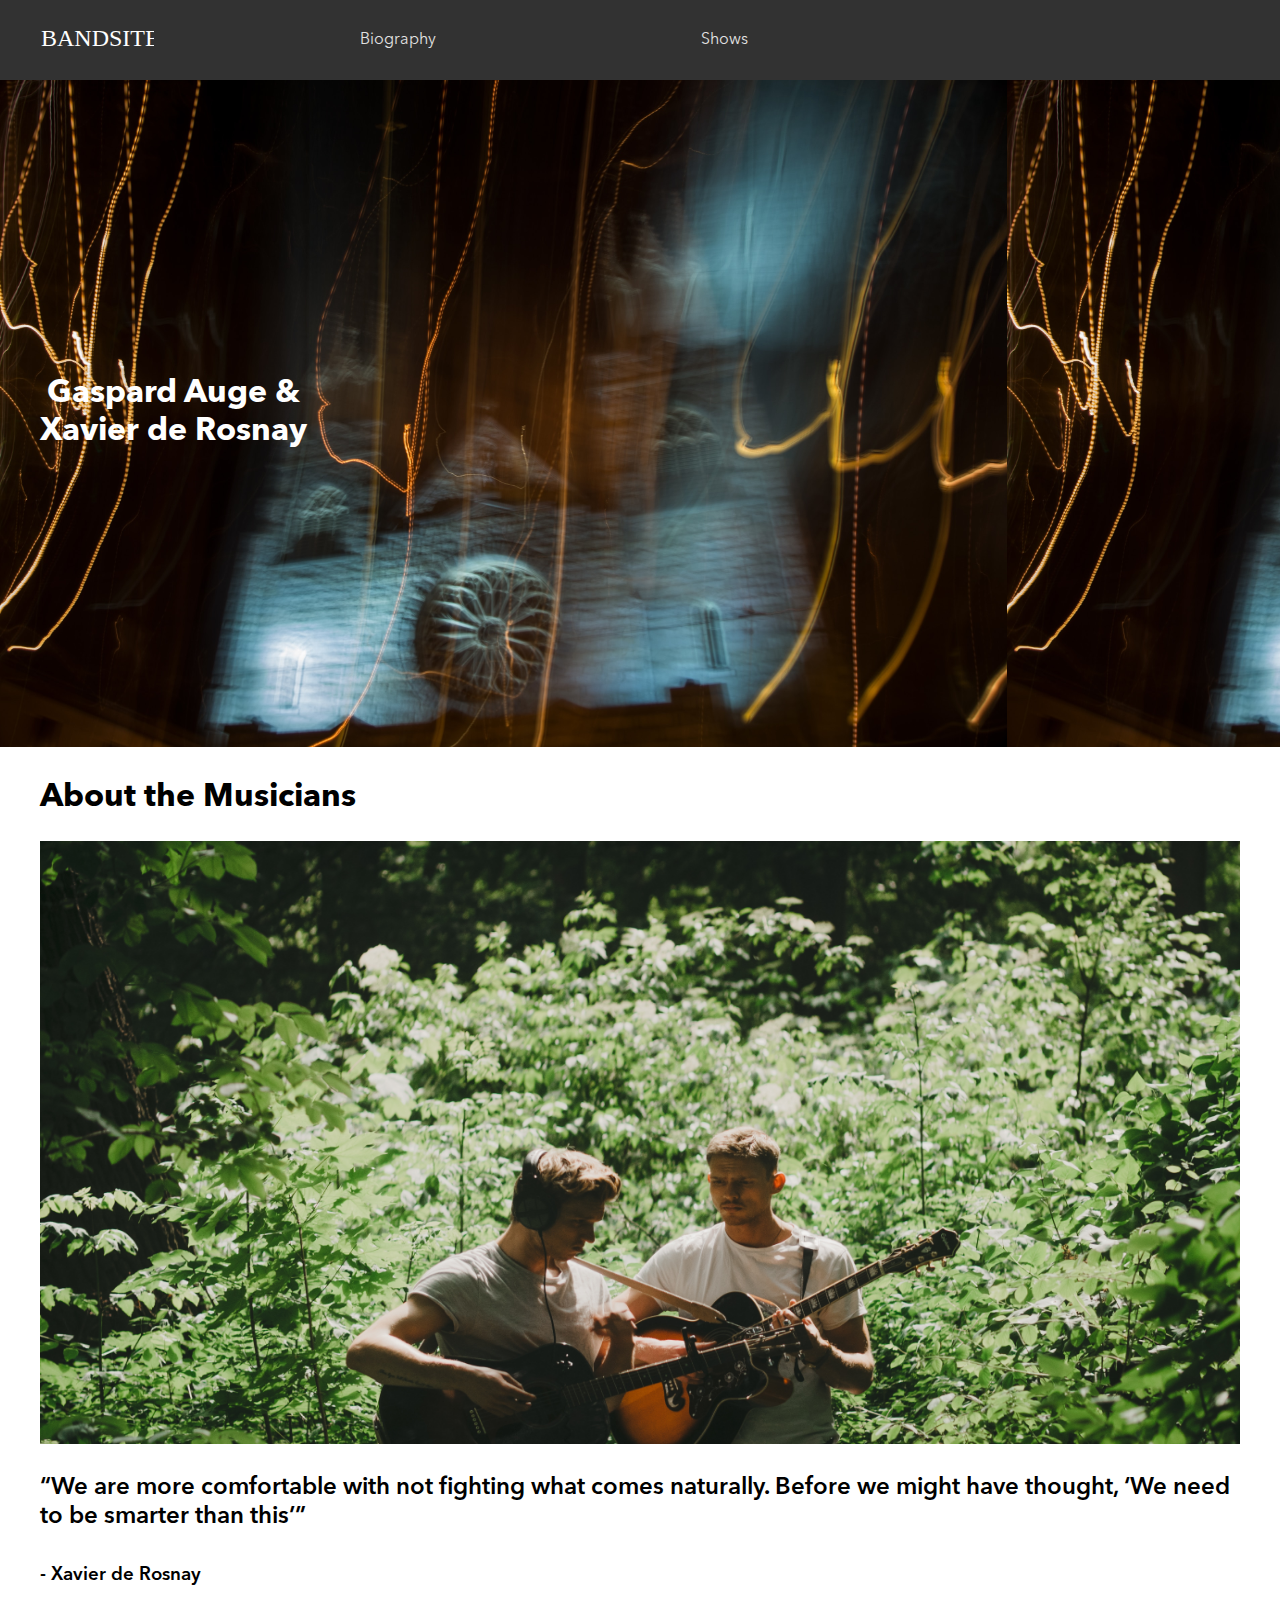
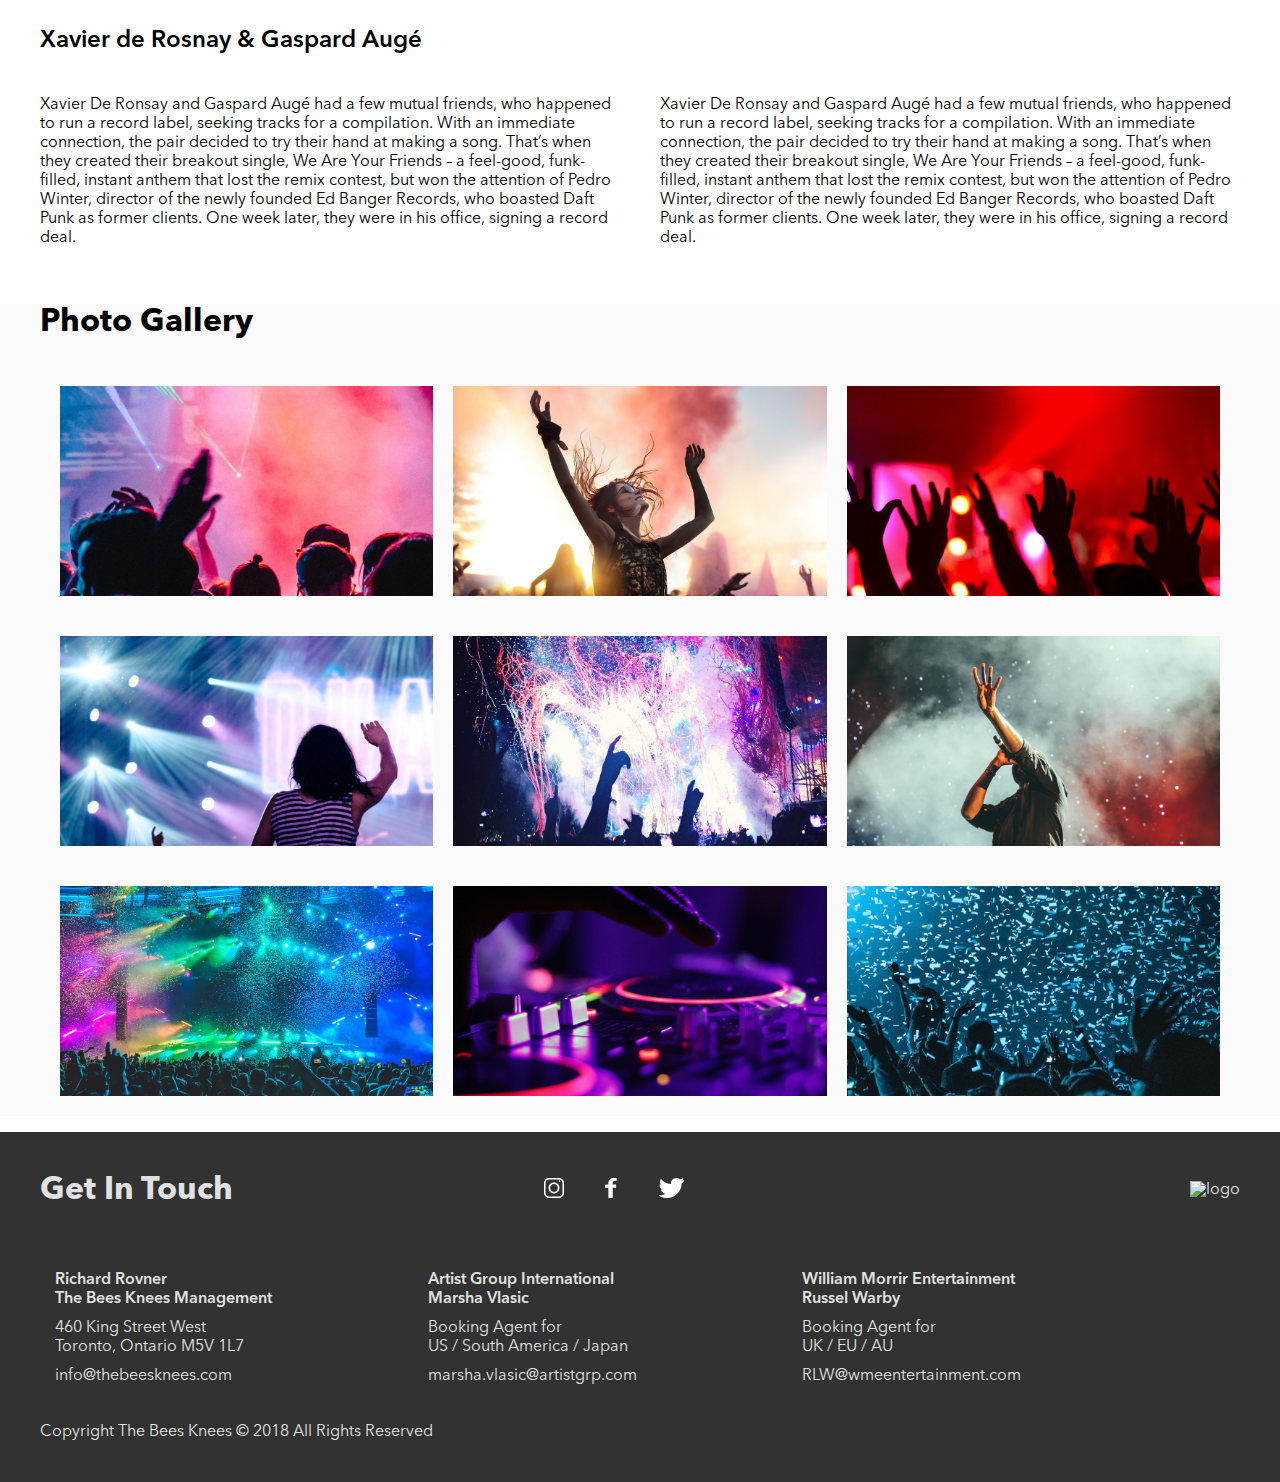
==== commit bb671241: "All done except fonts" ====
--- a/sprint-1/index.html
+++ b/sprint-1/index.html
@@ -126,11 +126,11 @@
     </main>
 
     <footer class="footer">
-      <h1 class="footer__title">Get In Touch</h1>
-
-      <!-- Icons for social media -->
-      <div class="footer__icons">
-        <ul class="footer__icons-list">
+      <div class="footer__top">
+        <h1 class="footer__title">Get In Touch</h1>
+
+        <!-- Icons for social media -->
+        <ul class="footer__icons">
           <li class="footer__icon">
             <a class="footer__icon-link" href="#">
               <img
@@ -159,22 +159,22 @@
             </a>
           </li>
         </ul>
+        <!-- Icons for social media -->
+
+        <img
+          class="footer__logo"
+          src="./assets/logos/Logo-bandsite.svg"
+          alt="logo"
+        />
       </div>
-      <!-- Icons for social media -->
-
-      <img
-        class="footer__logo"
-        src="./assets/Logo/Logo-bandsite.svg"
-        alt="logo"
-      />
 
       <!-- Three contacts and their information -->
       <div class="footer__contacts">
         <ul class="footer__contact">
-          <li class="footer__contact-info footer__contact-info--bold">
+          <li class="footer__contact-info footer__contact-info--semibold">
             Richard Rovner
           </li>
-          <li class="footer__contact-info footer__contact-info--bold">
+          <li class="footer__contact-info footer__contact-info--semibold">
             The Bees Knees Management
           </li>
           <li class="footer__contact-info footer__contact-info--with-margin">
@@ -187,10 +187,10 @@
         </ul>
 
         <ul class="footer__contact">
-          <li class="footer__contact-info footer__contact-info--bold">
+          <li class="footer__contact-info footer__contact-info--semibold">
             Artist Group International
           </li>
-          <li class="footer__contact-info footer__contact-info--bold">
+          <li class="footer__contact-info footer__contact-info--semibold">
             Marsha Vlasic
           </li>
           <li class="footer__contact-info footer__contact-info--with-margin">
@@ -203,10 +203,10 @@
         </ul>
 
         <ul class="footer__contact">
-          <li class="footer__contact-info footer__contact-info--bold">
+          <li class="footer__contact-info footer__contact-info--semibold">
             William Morrir Entertainment
           </li>
-          <li class="footer__contact-info footer__contact-info--bold">
+          <li class="footer__contact-info footer__contact-info--semibold">
             Russel Warby
           </li>
           <li class="footer__contact-info footer__contact-info--with-margin">
@@ -221,8 +221,8 @@
       <!-- Three contacts and their information -->
 
       <p class="footer__copyright">
-        Copyright The Bees Knees © 2018 <br />
-        All Rights Reserved
+        Copyright The Bees Knees © 2018
+        <span class="footer__copyright-new-line"> All Rights Reserved</span>
       </p>
     </footer>
   </body>
--- a/sprint-1/styles/main.css
+++ b/sprint-1/styles/main.css
@@ -163,18 +163,18 @@
   font-family: "AvenirBold";
 }
 
-.footer__icons-list {
+.footer__icons {
   display: -webkit-box;
   display: -ms-flexbox;
   display: flex;
   -webkit-box-pack: start;
       -ms-flex-pack: start;
           justify-content: flex-start;
+  padding: 10px 5%;
+}
+
+.footer__icon {
   list-style-type: none;
-  padding: 10px 5%;
-}
-
-.footer__icon {
   padding-right: 10%;
 }
 
@@ -191,7 +191,7 @@
   padding-left: 4%;
 }
 
-.footer__contact-info--bold {
+.footer__contact-info--semibold {
   font-family: "AvenirDemiBold";
 }
 
@@ -202,6 +202,113 @@
 .footer__copyright {
   padding-left: 2.5%;
   margin-bottom: 48px;
+}
+
+.footer__copyright-new-line {
+  display: block;
+}
+
+@media only screen and (min-width: 768px) {
+  .footer {
+    padding: 40px 3.12vw;
+  }
+  .footer__top {
+    display: -webkit-box;
+    display: -ms-flexbox;
+    display: flex;
+    -webkit-box-pack: justify;
+        -ms-flex-pack: justify;
+            justify-content: space-between;
+    -webkit-box-align: center;
+        -ms-flex-align: center;
+            align-items: center;
+    margin-bottom: 40px;
+  }
+  .footer__top > * {
+    margin: 0;
+    padding: 0;
+  }
+  .footer__icon {
+    padding-right: 3.25vw;
+  }
+  .footer__logo {
+    display: unset;
+    padding-left: 12vw;
+  }
+  .footer__contacts {
+    display: -webkit-box;
+    display: -ms-flexbox;
+    display: flex;
+    -webkit-box-pack: start;
+        -ms-flex-pack: start;
+            justify-content: flex-start;
+  }
+  .footer__contact {
+    width: 29.17vw;
+  }
+  .footer__copyright {
+    padding-left: 0;
+    margin-bottom: 0;
+  }
+  .footer__copyright-new-line {
+    display: inline;
+  }
+}
+
+@media only screen and (min-width: 1440px) {
+  .footer {
+    padding: 48px 12.5vw;
+  }
+  .footer__top {
+    display: -webkit-box;
+    display: -ms-flexbox;
+    display: flex;
+    -webkit-box-pack: justify;
+        -ms-flex-pack: justify;
+            justify-content: space-between;
+    -webkit-box-align: center;
+        -ms-flex-align: center;
+            align-items: center;
+    margin-bottom: 56px;
+  }
+  .footer__top > * {
+    margin: 0;
+    padding: 0;
+  }
+  .footer__icon {
+    padding-right: 2.22vw;
+  }
+  .footer__logo {
+    -webkit-box-sizing: content-box;
+            box-sizing: content-box;
+    width: 8.33vw;
+    height: 1.67vw;
+    display: unset;
+    padding-left: 18vw;
+  }
+  .footer__contacts {
+    display: -webkit-box;
+    display: -ms-flexbox;
+    display: flex;
+    -webkit-box-pack: start;
+        -ms-flex-pack: start;
+            justify-content: flex-start;
+  }
+  .footer__contact {
+    padding: 0;
+    margin: 0;
+    width: 19.17vw;
+  }
+  .footer__contact-info--with-margin {
+    margin-top: 24px;
+  }
+  .footer__copyright {
+    padding-left: 0;
+    margin-bottom: 0;
+  }
+  .footer__copyright-new-line {
+    display: inline;
+  }
 }
 
 * {
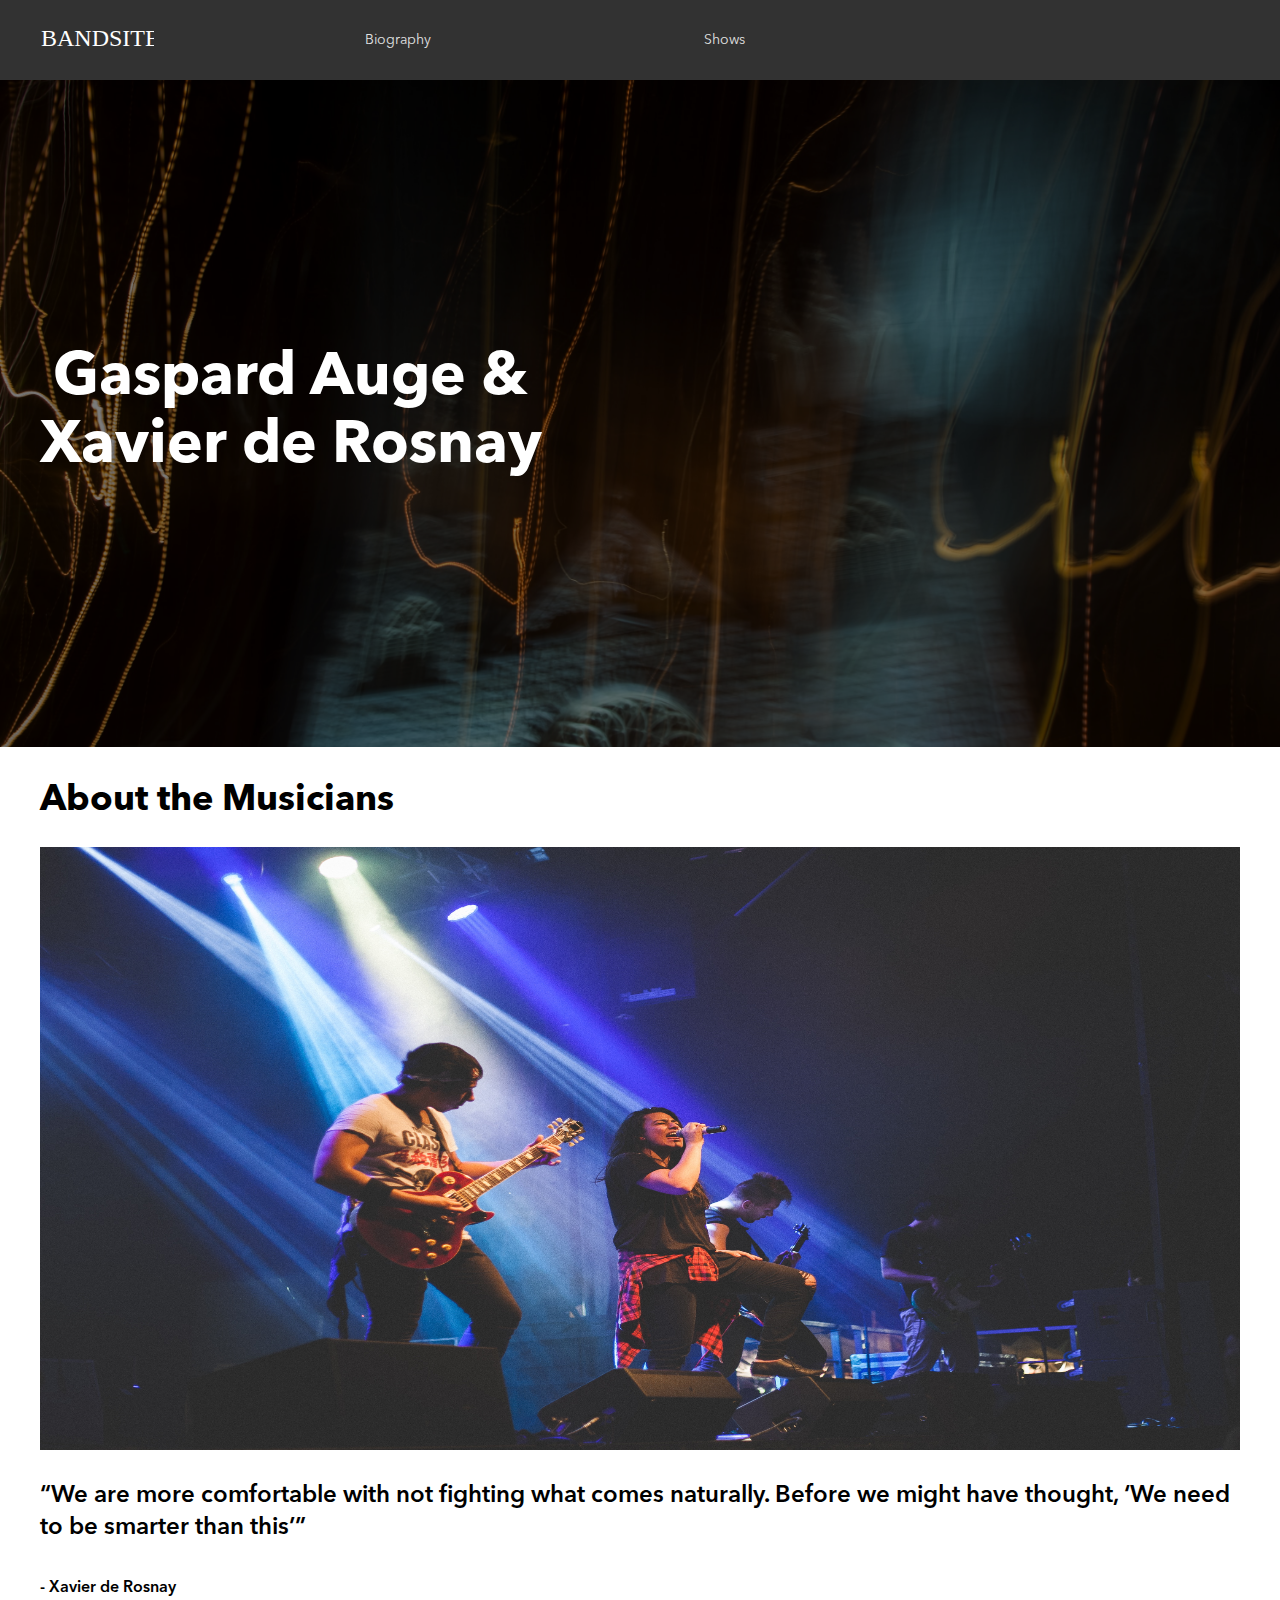
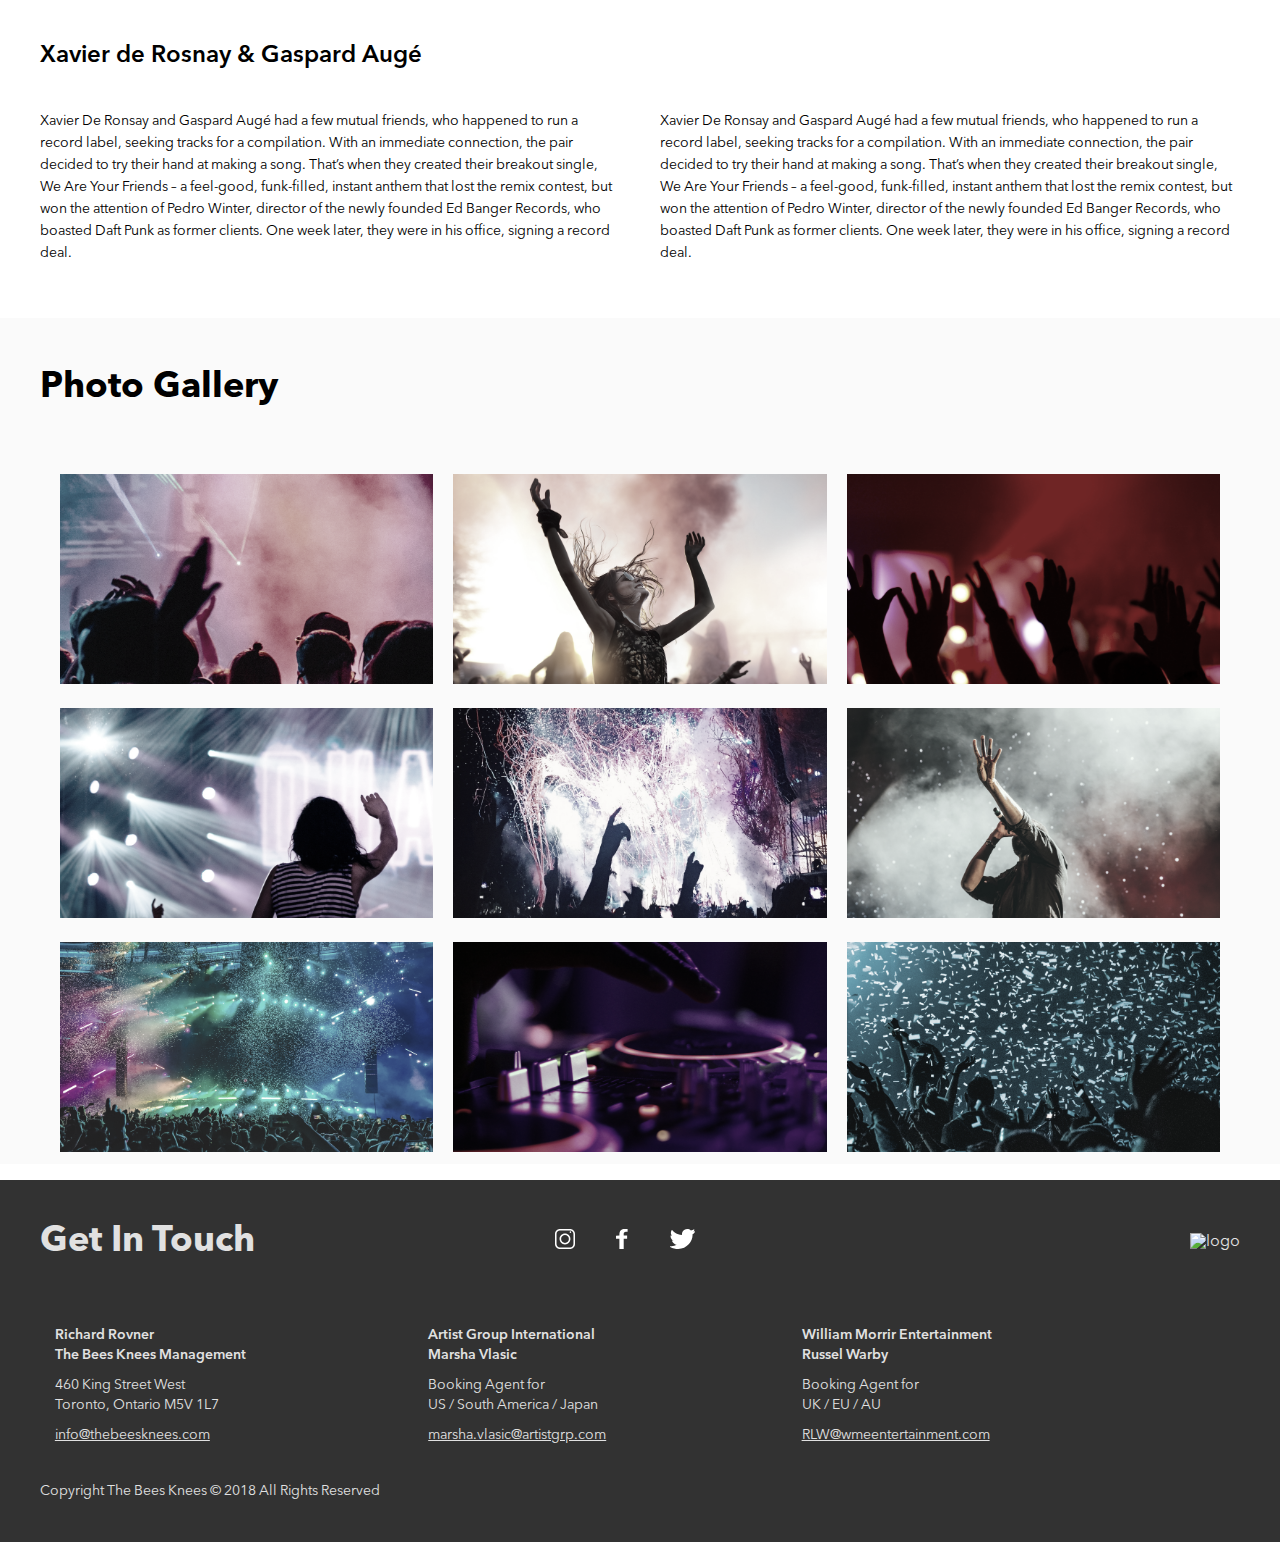
==== commit e3e0dc98: "Required features: finished; Diving deeper: image-hover and mailto" ====
--- a/sprint-1/index.html
+++ b/sprint-1/index.html
@@ -26,14 +26,19 @@
         </li>
       </ul>
     </header>
+
     <main>
+      <!-- Hero-->
       <section class="hero">
         <h1 class="hero__text">
           Gaspard Auge & <br />
           Xavier de Rosnay
         </h1>
+        <div class="hero__overlay"></div>
       </section>
-
+      <!-- Hero-->
+
+      <!-- The "ABOUT" section-->
       <section class="about">
         <h1 class="about__title">About the Musicians</h1>
         <img
@@ -72,7 +77,9 @@
           </p>
         </div>
       </section>
-
+      <!-- The "ABOUT" section-->
+
+      <!-- Photo Gallery-->
       <section class="gallery">
         <h1 class="gallery__title">Photo Gallery</h1>
         <div class="gallery__photos">
@@ -123,6 +130,7 @@
           />
         </div>
       </section>
+      <!-- Photo Gallery-->
     </main>
 
     <footer class="footer">
@@ -182,7 +190,11 @@
           </li>
           <li class="footer__contact-info">Toronto, Ontario M5V 1L7</li>
           <li class="footer__contact-info footer__contact-info--with-margin">
-            info@thebeesknees.com
+            <a
+              class=" footer__contact-info-mail"
+              href="mailto:info@thebeesknees.com"
+              >info@thebeesknees.com</a
+            >
           </li>
         </ul>
 
@@ -198,7 +210,11 @@
           </li>
           <li class="footer__contact-info">US / South America / Japan</li>
           <li class="footer__contact-info footer__contact-info--with-margin">
-            marsha.vlasic@artistgrp.com
+            <a
+              class=" footer__contact-info-mail"
+              href="mailto:marsha.vlasic@artistgrp.com"
+              >marsha.vlasic@artistgrp.com</a
+            >
           </li>
         </ul>
 
@@ -214,7 +230,11 @@
           </li>
           <li class="footer__contact-info">UK / EU / AU</li>
           <li class="footer__contact-info footer__contact-info--with-margin">
-            RLW@wmeentertainment.com
+            <a
+              class=" footer__contact-info-mail"
+              href="mailto:RLW@wmeentertainment.com"
+              >RLW@wmeentertainment.com</a
+            >
           </li>
         </ul>
       </div>
--- a/sprint-1/styles/main.css
+++ b/sprint-1/styles/main.css
@@ -43,7 +43,7 @@
   -webkit-box-flex: 67%;
       -ms-flex: 67%;
           flex: 67%;
-  margin-top: 10px;
+  margin-top: 15px;
   margin-bottom: 16px;
 }
 
@@ -199,6 +199,10 @@
   margin-top: 10px;
 }
 
+.footer__contact-info-mail {
+  color: #E1E1E1;
+}
+
 .footer__copyright {
   padding-left: 2.5%;
   margin-bottom: 48px;
@@ -311,22 +315,38 @@
   }
 }
 
+/*This stylesheet includes the stylings for the main content of the page,
+including hero, the 'about' section and photo gallery*/
 * {
   -webkit-box-sizing: border-box;
           box-sizing: border-box;
 }
 
+/*Stylings for the mobile version
+content block for the 'small' mixin in the partials/__breakpoints*/
 .hero {
   width: 100vw;
   height: 57.19vw;
   background-image: url(../assets/images/hero-image.jpg);
-  background-size: contain;
+  background-size: cover;
+  background-repeat: no-repeat;
   display: -webkit-box;
   display: -ms-flexbox;
   display: flex;
   -webkit-box-align: center;
       -ms-flex-align: center;
           align-items: center;
+  z-index: 0;
+  position: relative;
+}
+
+.hero__overlay {
+  width: 100%;
+  height: 100%;
+  background-color: rgba(0, 0, 0, 0.5);
+  position: absolute;
+  top: 0;
+  z-index: 1;
 }
 
 .hero__text {
@@ -334,6 +354,7 @@
   font-family: "AvenirBold";
   text-align: center;
   padding-left: 5vw;
+  z-index: 2;
 }
 
 .about {
@@ -403,6 +424,7 @@
   background-color: #FAFAFA;
   margin-top: 32px;
   margin-bottom: 16px;
+  padding-top: 32px;
 }
 
 .gallery__title {
@@ -415,15 +437,42 @@
   font-family: "AvenirBold";
 }
 
+.gallery__photos {
+  -webkit-box-sizing: border-box;
+          box-sizing: border-box;
+  margin-top: 0;
+  width: 100%;
+  padding: 0 5vw;
+  display: -webkit-box;
+  display: -ms-flexbox;
+  display: flex;
+  -webkit-box-orient: vertical;
+  -webkit-box-direction: normal;
+      -ms-flex-direction: column;
+          flex-direction: column;
+}
+
 .gallery__image {
-  -webkit-box-sizing: border-box;
-          box-sizing: border-box;
-  margin-top: 0;
-  width: 100%;
-  padding: 0 5vw;
   margin-bottom: 16px;
-}
-
+  width: 90vw;
+  height: 51vw;
+  -webkit-filter: grayscale(70%);
+          filter: grayscale(70%);
+  -webkit-transition: -webkit-filter 1s, -webkit-transform 0.5s;
+  transition: -webkit-filter 1s, -webkit-transform 0.5s;
+  transition: filter 1s, transform 0.5s;
+  transition: filter 1s, transform 0.5s, -webkit-filter 1s, -webkit-transform 0.5s;
+}
+
+.gallery__image:hover {
+  -webkit-filter: grayscale(0%);
+          filter: grayscale(0%);
+  -webkit-transform: scale(1.05, 1.05);
+          transform: scale(1.05, 1.05);
+}
+
+/*Stylings for the tablet version
+content block for the 'medium' mixin in the partials/__breakpoints*/
 @media only screen and (min-width: 768px) {
   .hero {
     height: 52.08vw;
@@ -480,12 +529,16 @@
   .about__text-paragraph:not(:last-child) {
     margin-right: 3.12vw;
   }
+  .gallery {
+    padding-top: 48px;
+  }
   .gallery__title {
     -webkit-box-sizing: border-box;
             box-sizing: border-box;
     margin-top: 0;
     width: 100%;
     padding: 0 3.12vw;
+    margin-bottom: 52px;
   }
   .gallery__photos {
     -webkit-box-sizing: border-box;
@@ -493,9 +546,10 @@
     margin-top: 0;
     width: 100%;
     padding: 0 3.12vw;
-    display: -webkit-box;
-    display: -ms-flexbox;
-    display: flex;
+    -webkit-box-orient: horizontal;
+    -webkit-box-direction: normal;
+        -ms-flex-direction: row;
+            flex-direction: row;
     -webkit-box-pack: space-evenly;
         -ms-flex-pack: space-evenly;
             justify-content: space-evenly;
@@ -506,10 +560,12 @@
     padding: 0;
     width: 29.17vw;
     height: 16.41vw;
-    margin: 1.56vw 0;
-  }
-}
-
+    margin: 12px 0;
+  }
+}
+
+/*Stylings of the desktop version
+content block for the 'huge' mixin in the partials/__breakpoints*/
 @media only screen and (min-width: 1440px) {
   .hero {
     height: 46.53vw;
@@ -581,6 +637,7 @@
     margin-right: 2.78vw;
   }
   .gallery {
+    padding-top: 48px;
     margin-bottom: 40px;
   }
   .gallery__title {
@@ -590,7 +647,7 @@
     width: 100%;
     padding: 0 12.5vw;
     padding-top: 48px;
-    margin-bottom: 64px;
+    margin-bottom: 52px;
   }
   .gallery__photos {
     -webkit-box-sizing: border-box;
@@ -598,9 +655,10 @@
     margin-top: 0;
     width: 100%;
     padding: 0 12.5vw;
-    display: -webkit-box;
-    display: -ms-flexbox;
-    display: flex;
+    -webkit-box-orient: horizontal;
+    -webkit-box-direction: normal;
+        -ms-flex-direction: row;
+            flex-direction: row;
     -webkit-box-pack: justify;
         -ms-flex-pack: justify;
             justify-content: space-between;
@@ -611,11 +669,96 @@
     padding: 0;
     width: 23.89vw;
     height: 13.4vw;
-    margin: 0.83vw 0;
-  }
-}
-
-html, body {
+    margin: 12px 0;
+  }
+}
+
+/*This stylesheet contains the font-sizes for all the elements*/
+h1 {
+  font-size: 24px;
+  line-height: 32px;
+}
+
+h2 {
+  font-size: 14px;
+  line-height: 22px;
+}
+
+h3,
+h4,
+p,
+li {
+  font-size: 13px;
+  line-height: 18px;
+}
+
+h5 {
+  font-size: 12px;
+  line-height: 20px;
+}
+
+@media only screen and (min-width: 768px) {
+  h1 {
+    font-size: 36px;
+    line-height: 44px;
+  }
+  h2 {
+    font-size: 24px;
+    line-height: 32px;
+  }
+  h3 {
+    font-size: 16px;
+    line-height: 24px;
+  }
+  h4,
+  p,
+  li {
+    font-size: 14px;
+    line-height: 22px;
+  }
+  h5 {
+    font-size: 12px;
+    line-height: 20px;
+  }
+  .footer__contact-info {
+    line-height: 20px;
+  }
+  .hero__text {
+    font-size: 60px;
+    line-height: 68px;
+  }
+}
+
+@media only screen and (min-width: 1440px) {
+  h1 {
+    font-size: 36px;
+    line-height: 44px;
+  }
+  h2 {
+    font-size: 24px;
+    line-height: 32px;
+  }
+  h3 {
+    font-size: 16px;
+    line-height: 24px;
+  }
+  h4,
+  p,
+  li {
+    font-size: 14px;
+    line-height: 22px;
+  }
+  h5 {
+    font-size: 12px;
+    line-height: 20px;
+  }
+  .footer__contact-info {
+    line-height: 20px;
+  }
+}
+
+html,
+body {
   margin: 0;
   -webkit-box-sizing: border-box;
           box-sizing: border-box;
@@ -623,7 +766,9 @@
   height: 100vh;
 }
 
-*, *:before, *:after {
+*,
+*:before,
+*:after {
   -webkit-box-sizing: inherit;
           box-sizing: inherit;
 }
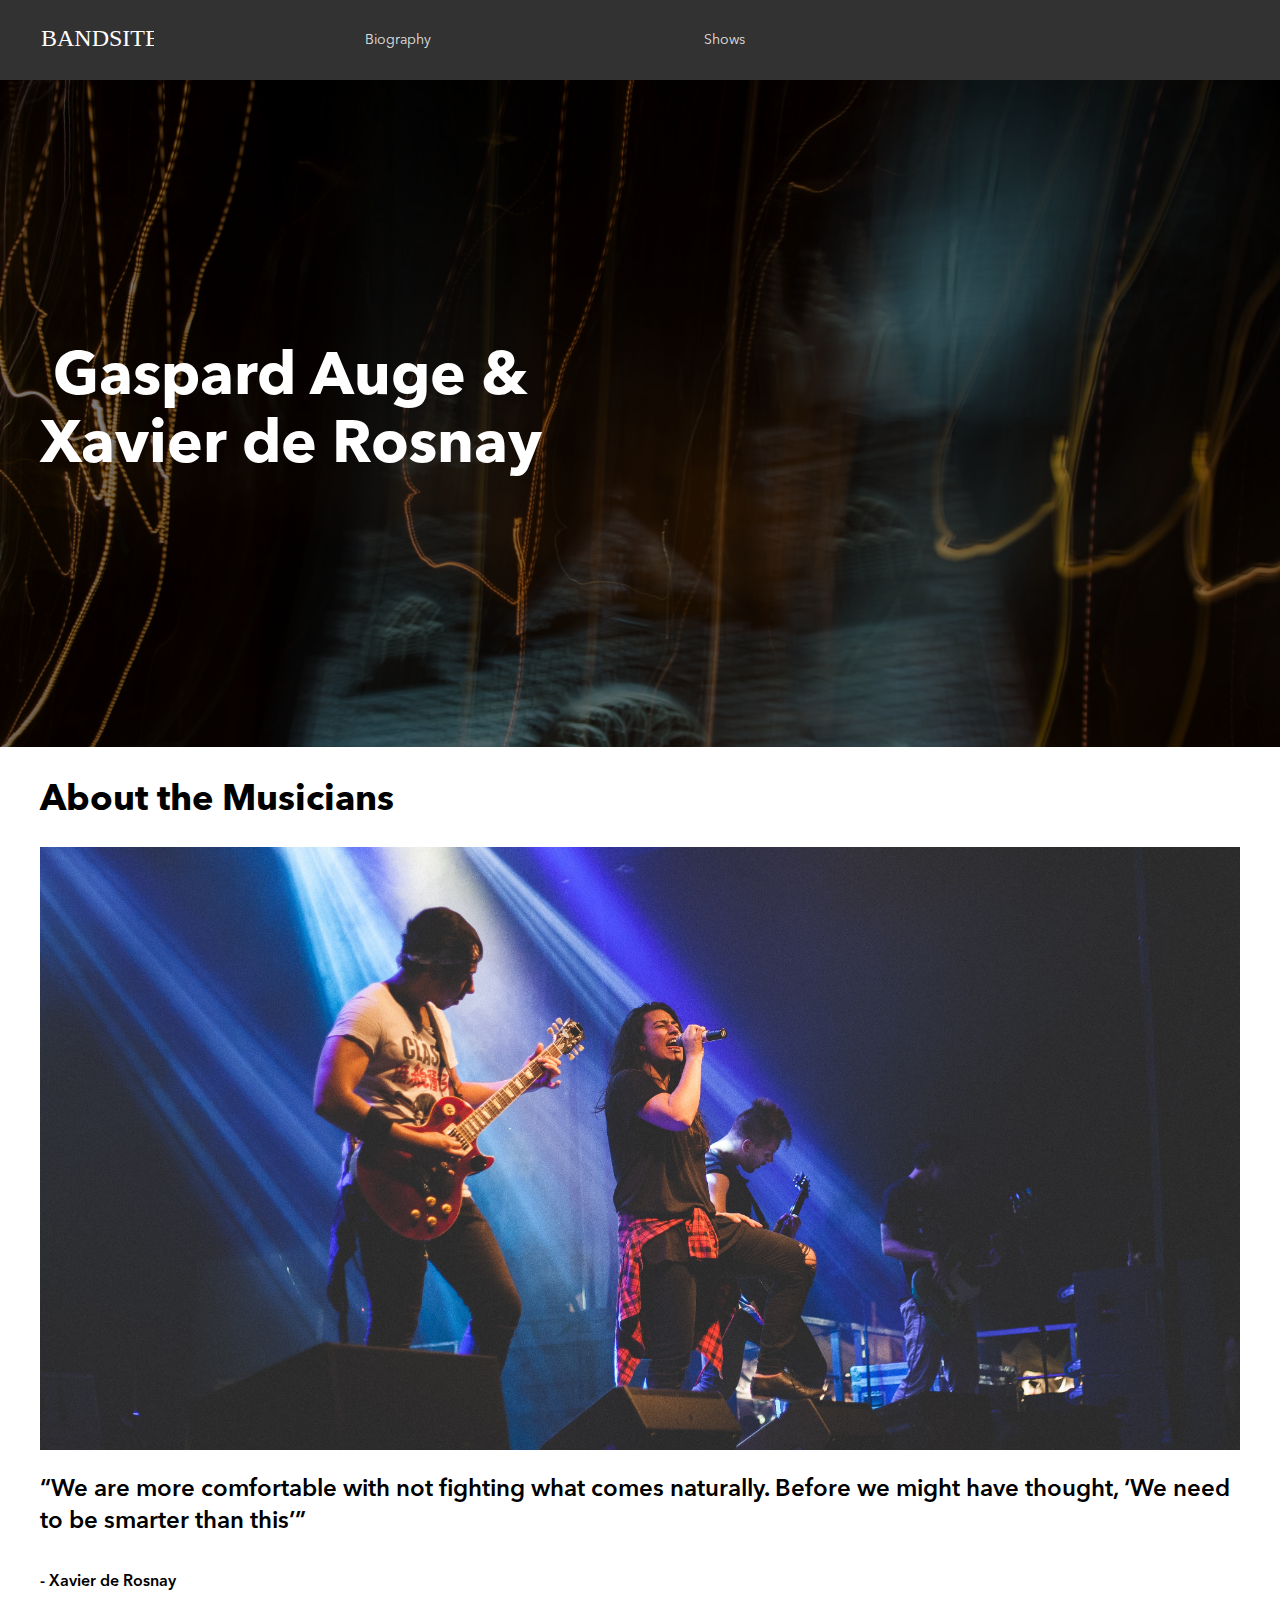
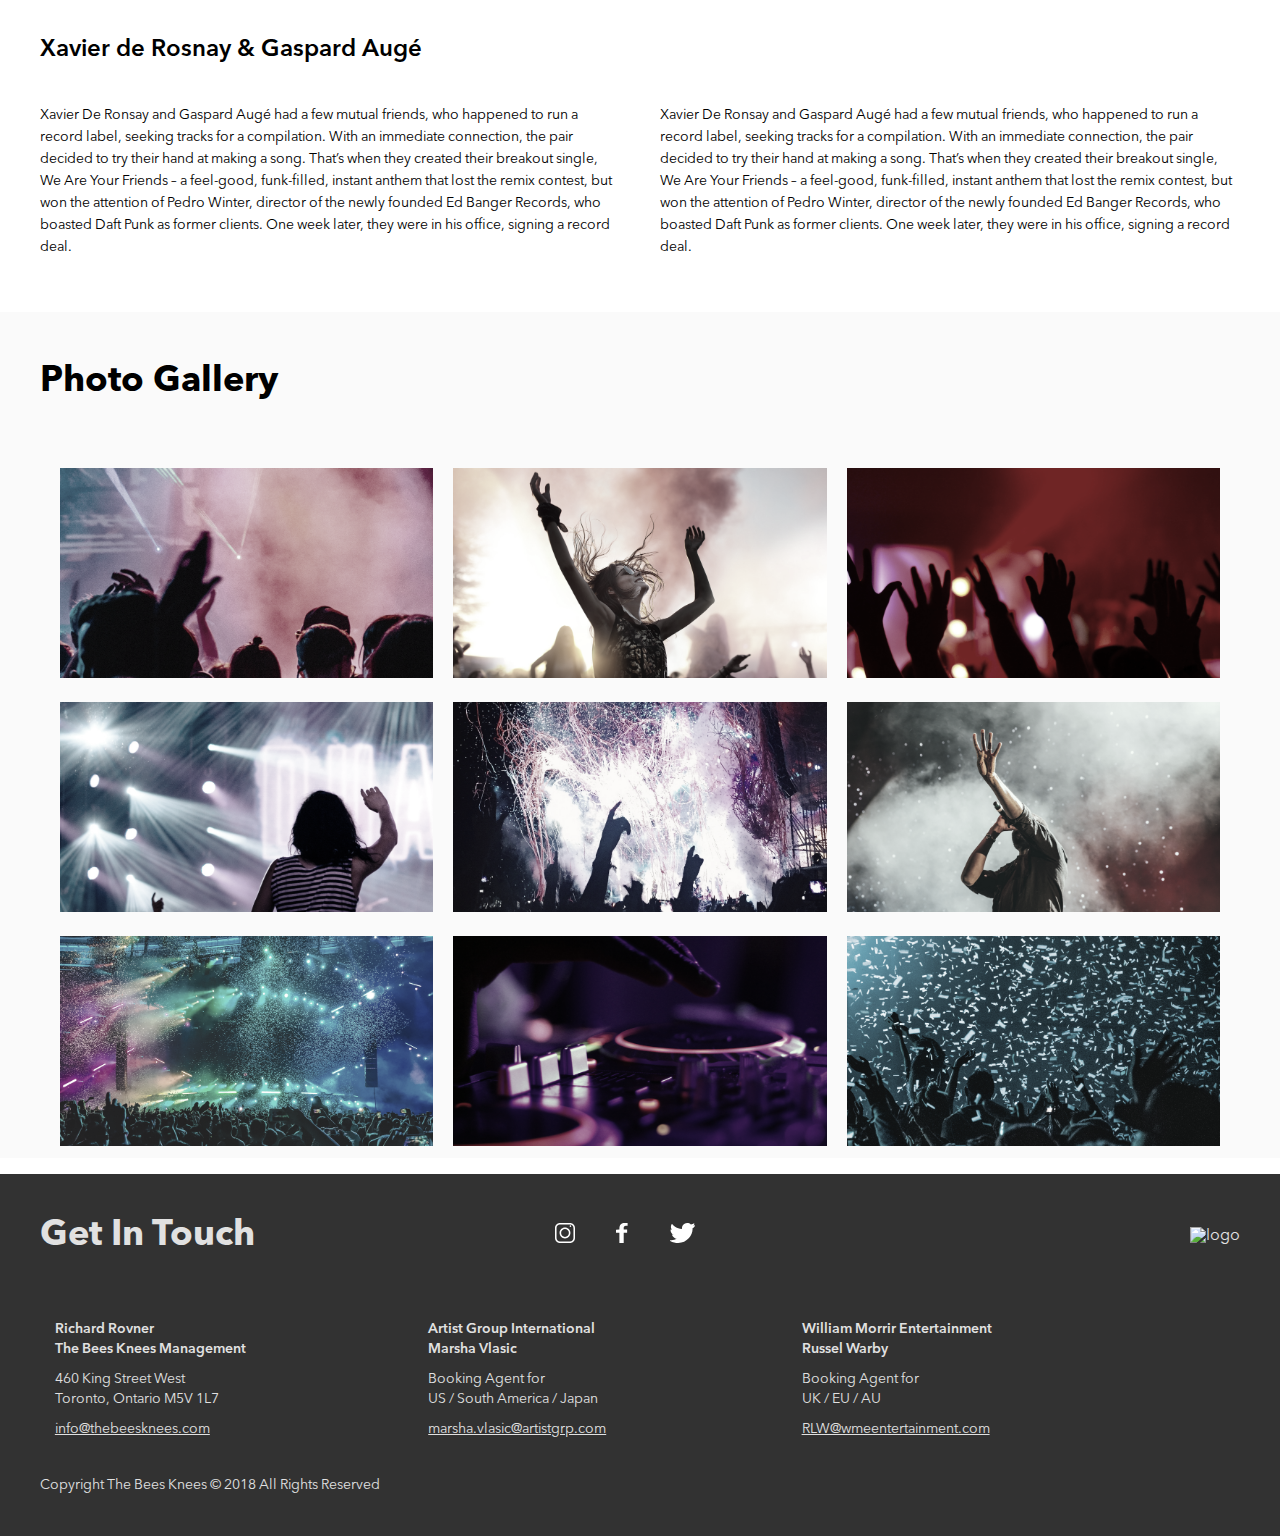
==== commit d68db78f: "making the stylesheets more concise" ====
--- a/sprint-1/index.html
+++ b/sprint-1/index.html
@@ -20,9 +20,18 @@
       <ul class="header__nav">
         <li class="header__nav-item header__nav-item--active">
           <a class="header__nav-link" href="#">Biography</a>
+          <ul class="header__nav-dropdown">
+            <li class="header__nav-dropdown-item"><a class="header__nav-dropdown-item-link" href="#">How it all began...</li></a>
+            <li class="header__nav-dropdown-item"><a class="header__nav-dropdown-item-link" href="#">Gaspard Auge</li></a>
+            <li class="header__nav-dropdown-item"><a class="header__nav-dropdown-item-link" href="#">Xavier de Rosnay</li></a>
+          </ul>
         </li>
         <li class="header__nav-item">
           <a class="header__nav-link" href="#">Shows</a>
+          <ul class="header__nav-dropdown">
+            <li class="header__nav-dropdown-item"><a class="header__nav-dropdown-item-link" href="#">Previous shows</li></a>
+            <li class="header__nav-dropdown-item"><a class="header__nav-dropdown-item-link" href="#">Upcoming shows</li></a>
+          </ul>
         </li>
       </ul>
     </header>
@@ -41,11 +50,9 @@
       <!-- The "ABOUT" section-->
       <section class="about">
         <h1 class="about__title">About the Musicians</h1>
-        <img
-          class="about__image"
-          src="./assets/images/about-image.jpg"
-          alt="about-image"
-        />
+        <!--The image is the background of this div, so that setting different widths and hieghts won't distort the image-->
+        <div class="about__image"></div> 
+        
         <h2 class="about__quote">
           “We are more comfortable with not fighting what comes naturally.
           Before we might have thought, ‘We need to be smarter than this’”
--- a/sprint-1/styles/main.css
+++ b/sprint-1/styles/main.css
@@ -82,11 +82,38 @@
 .header__nav-item:hover {
   color: #FFF;
   border-bottom: 2px solid #FFF;
+  font-family: "AvenirDemiBold";
+}
+
+.header__nav-item:hover .header__nav-dropdown {
+  display: block;
 }
 
 .header__nav-link {
   color: #E1E1E1;
   text-decoration: none;
+}
+
+.header__nav-dropdown {
+  display: none;
+  position: fixed;
+  top: 80px;
+  background-color: #323232;
+  z-index: 1;
+  padding: 0;
+  width: 50%;
+}
+
+.header__nav-dropdown-item {
+  list-style-type: none;
+  padding: 10px 0;
+  border-bottom: 1px solid #AFAFAF;
+  text-align: center;
+}
+
+.header__nav-dropdown-item-link {
+  text-decoration: none;
+  color: #E1E1E1;
 }
 
 @media only screen and (min-width: 768px) {
@@ -118,6 +145,12 @@
         -ms-flex-align: center;
             align-items: center;
   }
+  .header__nav-dropdown {
+    width: auto;
+  }
+  .header__nav-dropdown-item {
+    padding: 10px 2vw;
+  }
 }
 
 @media only screen and (min-width: 1440px) {
@@ -147,6 +180,12 @@
     -webkit-box-align: center;
         -ms-flex-align: center;
             align-items: center;
+  }
+  .header__nav-dropdown {
+    width: auto;
+  }
+  .header__nav-dropdown-item {
+    padding: 10px 2vw;
   }
 }
 
@@ -360,63 +399,43 @@
 .about {
   width: 100vw;
   margin-top: 32px;
+  padding: 0 5vw;
+}
+
+.about > * {
+  margin-top: 0;
+  width: 90vw;
 }
 
 .about__title {
-  -webkit-box-sizing: border-box;
-          box-sizing: border-box;
-  margin-top: 0;
-  width: 100%;
-  padding: 0 5vw;
   margin-bottom: 24px;
   font-family: "AvenirBold";
 }
 
 .about__image {
-  -webkit-box-sizing: border-box;
-          box-sizing: border-box;
-  margin-top: 0;
-  width: 100%;
-  padding: 0 5vw;
+  height: 67vw;
   margin-bottom: 24px;
+  background-image: url(../assets/images/about-image.jpg);
+  background-size: cover;
+  background-repeat: no-repeat;
 }
 
 .about__quote {
-  -webkit-box-sizing: border-box;
-          box-sizing: border-box;
-  margin-top: 0;
-  width: 100%;
-  padding: 0 5vw;
   margin-bottom: 32px;
   font-family: "AvenirDemiBold";
 }
 
 .about__quote-name {
-  -webkit-box-sizing: border-box;
-          box-sizing: border-box;
-  margin-top: 0;
-  width: 100%;
-  padding: 0 5vw;
   margin-bottom: 40px;
   font-family: "AvenirDemiBold";
 }
 
 .about__subtitle {
-  -webkit-box-sizing: border-box;
-          box-sizing: border-box;
-  margin-top: 0;
-  width: 100%;
-  padding: 0 5vw;
   margin-bottom: 24px;
   font-family: "AvenirDemiBold";
 }
 
 .about__text {
-  -webkit-box-sizing: border-box;
-          box-sizing: border-box;
-  margin-top: 0;
-  width: 100%;
-  padding: 0 5vw;
   margin-bottom: 40px;
 }
 
@@ -425,24 +444,20 @@
   margin-top: 32px;
   margin-bottom: 16px;
   padding-top: 32px;
+  padding: 0 5vw;
+}
+
+.gallery > * {
+  margin-top: 0;
+  width: 90vw;
 }
 
 .gallery__title {
-  -webkit-box-sizing: border-box;
-          box-sizing: border-box;
-  margin-top: 0;
-  width: 100%;
-  padding: 0 5vw;
   margin-bottom: 24px;
   font-family: "AvenirBold";
 }
 
 .gallery__photos {
-  -webkit-box-sizing: border-box;
-          box-sizing: border-box;
-  margin-top: 0;
-  width: 100%;
-  padding: 0 5vw;
   display: -webkit-box;
   display: -ms-flexbox;
   display: flex;
@@ -480,48 +495,17 @@
   .hero__text {
     padding-left: 3.12vw;
   }
-  .about__title {
-    -webkit-box-sizing: border-box;
-            box-sizing: border-box;
-    margin-top: 0;
-    width: 100%;
+  .about {
     padding: 0 3.12vw;
   }
+  .about > * {
+    width: 93.76vw;
+  }
   .about__image {
-    -webkit-box-sizing: border-box;
-            box-sizing: border-box;
-    margin-top: 0;
-    width: 100%;
-    padding: 0 3.12vw;
     height: 47.13vw;
-  }
-  .about__quote {
-    -webkit-box-sizing: border-box;
-            box-sizing: border-box;
-    margin-top: 0;
-    width: 100%;
-    padding: 0 3.12vw;
-  }
-  .about__quote-name {
-    -webkit-box-sizing: border-box;
-            box-sizing: border-box;
-    margin-top: 0;
-    width: 100%;
-    padding: 0 3.12vw;
-  }
-  .about__subtitle {
-    -webkit-box-sizing: border-box;
-            box-sizing: border-box;
-    margin-top: 0;
-    width: 100%;
-    padding: 0 3.12vw;
+    background-position: center 80%;
   }
   .about__text {
-    -webkit-box-sizing: border-box;
-            box-sizing: border-box;
-    margin-top: 0;
-    width: 100%;
-    padding: 0 3.12vw;
     display: -webkit-box;
     display: -ms-flexbox;
     display: flex;
@@ -530,22 +514,15 @@
     margin-right: 3.12vw;
   }
   .gallery {
-    padding-top: 48px;
+    padding: 48px 3.12vw 0 3.12vw;
+  }
+  .gallery > * {
+    width: 93.76vw;
   }
   .gallery__title {
-    -webkit-box-sizing: border-box;
-            box-sizing: border-box;
-    margin-top: 0;
-    width: 100%;
-    padding: 0 3.12vw;
     margin-bottom: 52px;
   }
   .gallery__photos {
-    -webkit-box-sizing: border-box;
-            box-sizing: border-box;
-    margin-top: 0;
-    width: 100%;
-    padding: 0 3.12vw;
     -webkit-box-orient: horizontal;
     -webkit-box-direction: normal;
         -ms-flex-direction: row;
@@ -575,54 +552,34 @@
   }
   .about {
     margin-top: 48px;
+    padding: 0 12.5vw;
+  }
+  .about > * {
+    width: 75vw;
   }
   .about__title {
-    -webkit-box-sizing: border-box;
-            box-sizing: border-box;
-    margin-top: 0;
-    width: 100%;
-    padding: 0 12.5vw;
     margin-bottom: 48px;
   }
   .about__image {
-    -webkit-box-sizing: border-box;
-            box-sizing: border-box;
-    margin-top: 0;
-    width: 100%;
-    padding: 0 18.89vw;
+    padding: 0 6.39vw;
     height: 31.25vw;
     margin-bottom: 48px;
+    background-position: center 70%;
   }
   .about__quote {
-    -webkit-box-sizing: border-box;
-            box-sizing: border-box;
-    margin-top: 0;
-    width: 100%;
-    padding: 0 18.89vw;
+    padding: 0 6.39vw;
     margin-bottom: 40px;
   }
   .about__quote-name {
-    -webkit-box-sizing: border-box;
-            box-sizing: border-box;
-    margin-top: 0;
-    width: 100%;
-    padding: 0 18.89vw;
+    padding: 0 6.39vw;
     margin-bottom: 56px;
   }
   .about__subtitle {
-    -webkit-box-sizing: border-box;
-            box-sizing: border-box;
-    margin-top: 0;
-    width: 100%;
-    padding: 0 18.89vw;
+    padding: 0 6.39vw;
     margin-bottom: 32px;
   }
   .about__text {
-    -webkit-box-sizing: border-box;
-            box-sizing: border-box;
-    margin-top: 0;
-    width: 100%;
-    padding: 0 18.89vw;
+    padding: 0 6.39vw;
     margin-bottom: 48px;
     display: -webkit-box;
     display: -ms-flexbox;
@@ -639,22 +596,16 @@
   .gallery {
     padding-top: 48px;
     margin-bottom: 40px;
+    padding: 0 12.5vw;
+  }
+  .gallery > * {
+    width: 75vw;
   }
   .gallery__title {
-    -webkit-box-sizing: border-box;
-            box-sizing: border-box;
-    margin-top: 0;
-    width: 100%;
-    padding: 0 12.5vw;
     padding-top: 48px;
     margin-bottom: 52px;
   }
   .gallery__photos {
-    -webkit-box-sizing: border-box;
-            box-sizing: border-box;
-    margin-top: 0;
-    width: 100%;
-    padding: 0 12.5vw;
     -webkit-box-orient: horizontal;
     -webkit-box-direction: normal;
         -ms-flex-direction: row;
